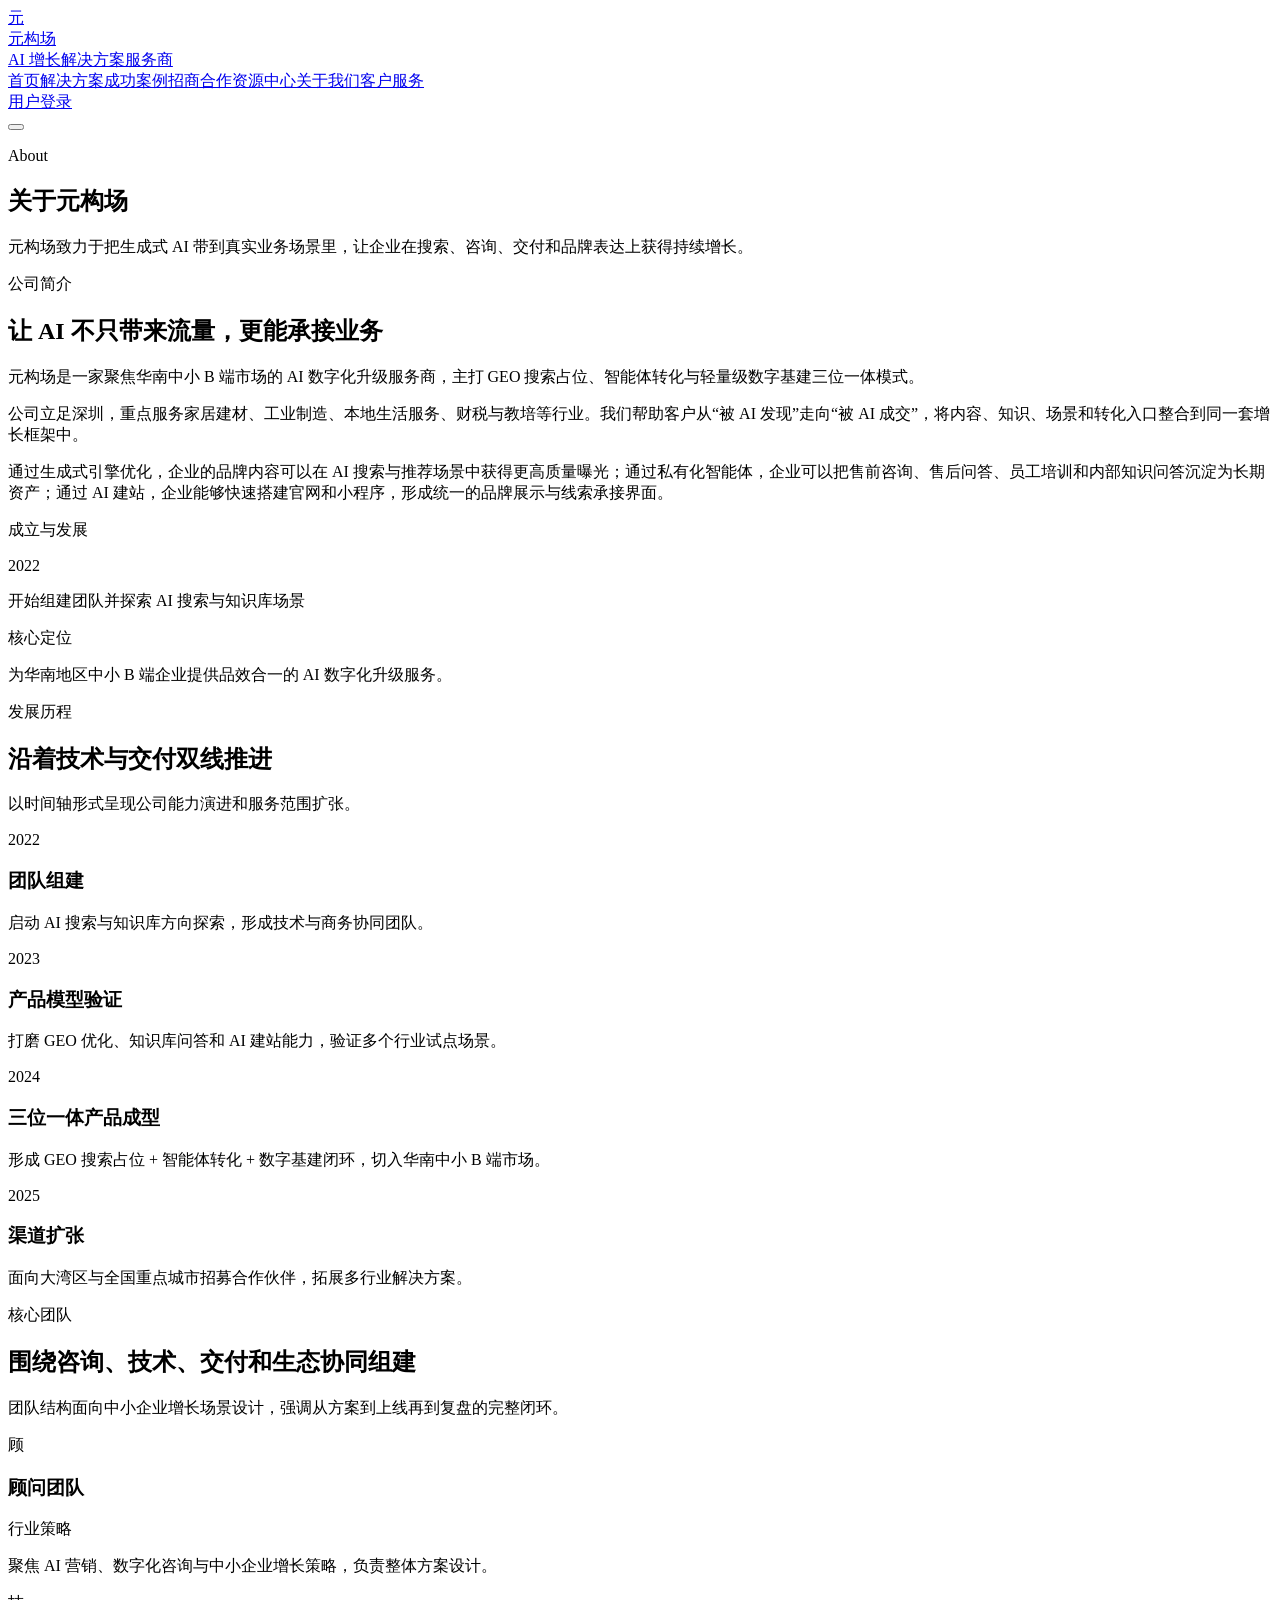
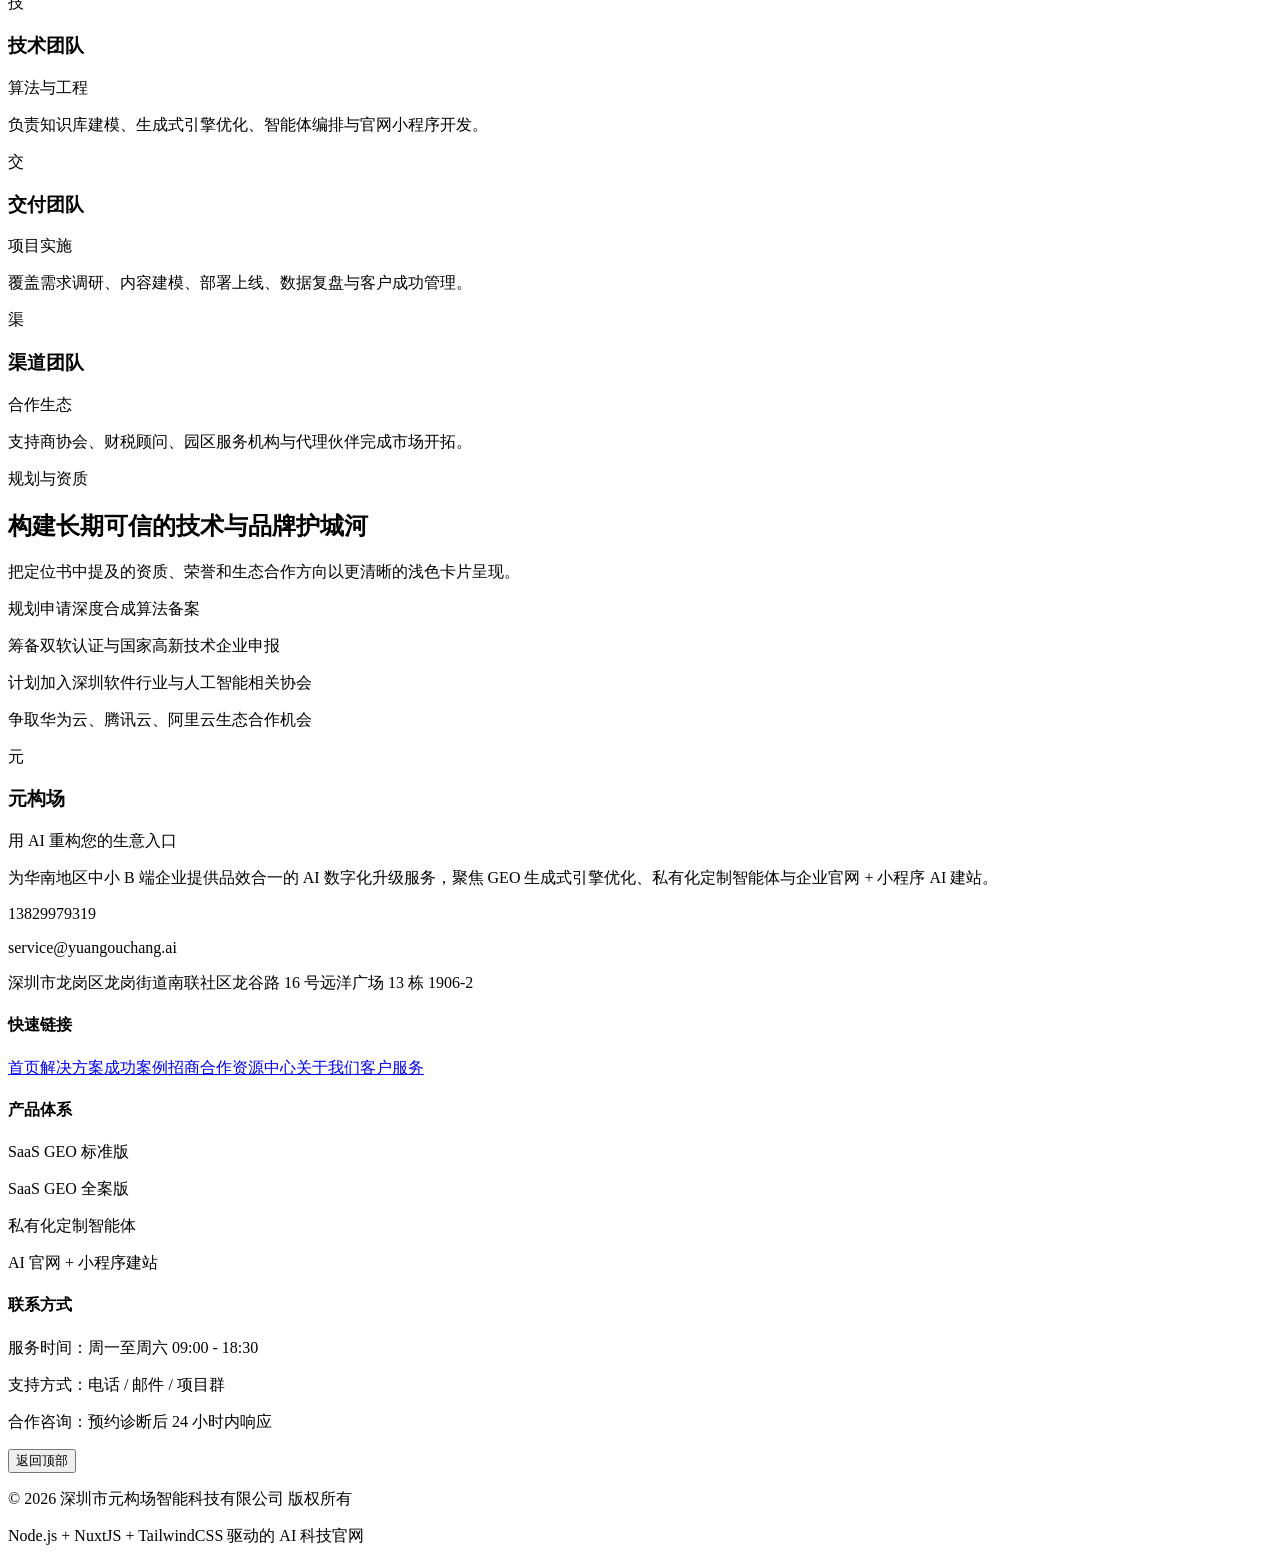
==== about/index.html @ e38671eb "Updates" ====
<!DOCTYPE html><html><head><meta charset="utf-8"><meta name="viewport" content="width=device-width, initial-scale=1"><title>关于我们 | 元构场智能科技</title><link rel="preconnect" href="https://fonts.googleapis.com"><link rel="preconnect" href="https://fonts.gstatic.com" crossorigin><link rel="stylesheet" href="https://fonts.googleapis.com/css2?family=Inter:wght@400;500;600;700;800&display=swap"><link rel="stylesheet" href="/yuangouchang2-web/_nuxt/entry.Yz34FRP7.css" crossorigin><link rel="preload" as="fetch" crossorigin="anonymous" href="/yuangouchang2-web/about/_payload.json?19580d48-c7bc-466a-815c-59fd92a6d71c"><link rel="modulepreload" as="script" crossorigin href="/yuangouchang2-web/_nuxt/B3jGc5Eu.js"><link rel="modulepreload" as="script" crossorigin href="/yuangouchang2-web/_nuxt/BafYOyKr.js"><link rel="modulepreload" as="script" crossorigin href="/yuangouchang2-web/_nuxt/KUqY1mNp.js"><link rel="modulepreload" as="script" crossorigin href="/yuangouchang2-web/_nuxt/BbCu6Sox.js"><link rel="modulepreload" as="script" crossorigin href="/yuangouchang2-web/_nuxt/UkelSovM.js"><link rel="modulepreload" as="script" crossorigin href="/yuangouchang2-web/_nuxt/oriEEnln.js"><link rel="modulepreload" as="script" crossorigin href="/yuangouchang2-web/_nuxt/BZ3_0iXC.js"><link rel="modulepreload" as="script" crossorigin href="/yuangouchang2-web/_nuxt/Bt8_TRPI.js"><script type="module" src="/yuangouchang2-web/_nuxt/B3jGc5Eu.js" crossorigin></script><link rel="prefetch" as="script" crossorigin href="/yuangouchang2-web/_nuxt/DRc_zOxX.js"><link rel="prefetch" as="script" crossorigin href="/yuangouchang2-web/_nuxt/I2kGd5if.js"><meta name="description" content="元构场专注于为中小 B 端企业提供 AI 搜索、智能体与数字基建一体化服务。"><meta name="theme-color" content="#0f172a"><script id="unhead:payload" type="application/json">{"titleTemplate":"%s | 元构场智能科技"}</script></head><body><div id="__nuxt"><!--[--><div class="nuxt-loading-indicator" style="position:fixed;top:0;right:0;left:0;pointer-events:none;width:auto;height:3px;opacity:0;background:linear-gradient(90deg, #4f46e5, #7c3aed, #06b6d4);background-size:0% auto;transform:scaleX(0%);transform-origin:left;transition:transform 0.1s, height 0.4s, opacity 0.4s;z-index:999999;"></div><div class="relative min-h-screen overflow-x-hidden bg-[#f7f9ff] text-slate-900"><div class="pointer-events-none absolute inset-0 grid-overlay opacity-40"></div><header class="fixed inset-x-0 top-0 z-50 transition-all duration-300 bg-transparent"><div class="site-container"><div class="flex h-20 items-center justify-between gap-4"><a href="/yuangouchang2-web/" class="flex items-center gap-3"><div class="flex h-11 w-11 items-center justify-center rounded-2xl bg-gradient-to-br from-indigo-500 via-violet-500 to-cyan-500 text-lg font-extrabold text-white"> 元 </div><div><div class="text-sm font-semibold text-slate-900">元构场</div><div class="text-xs text-slate-500"> AI 增长解决方案服务商 </div></div></a><nav class="hidden items-center gap-7 lg:flex"><!--[--><a href="/yuangouchang2-web/" class="text-sm text-slate-600 hover:text-indigo-600">首页</a><a href="/yuangouchang2-web/solutions" class="text-sm text-slate-600 hover:text-indigo-600">解决方案</a><a href="/yuangouchang2-web/cases" class="text-sm text-slate-600 hover:text-indigo-600">成功案例</a><a href="/yuangouchang2-web/partnership" class="text-sm text-slate-600 hover:text-indigo-600">招商合作</a><a href="/yuangouchang2-web/resources" class="text-sm text-slate-600 hover:text-indigo-600">资源中心</a><a aria-current="page" href="/yuangouchang2-web/about" class="router-link-active router-link-exact-active text-sm text-slate-600 hover:text-indigo-600 text-indigo-600">关于我们</a><a href="/yuangouchang2-web/support" class="text-sm text-slate-600 hover:text-indigo-600">客户服务</a><!--]--></nav><div class="hidden items-center gap-3 lg:flex"><a href="/yuangouchang2-web/support" class="btn-primary text-xs"> 用户登录 </a></div><button type="button" class="inline-flex h-11 w-11 items-center justify-center rounded-full border border-slate-200 bg-white/90 text-slate-700 lg:hidden" aria-label="切换导航"><span class="space-y-1.5"><span class="block h-0.5 w-5 bg-current"></span><span class="block h-0.5 w-5 bg-current"></span><span class="block h-0.5 w-5 bg-current"></span></span></button></div></div><!----></header><main class="relative pt-20"><!--[--><div><section class="hero-gradient noise-mask relative overflow-hidden"><div class="site-container section-shell relative"><div class="max-w-4xl py-10"><p class="mb-5 inline-flex rounded-full border border-sky-200 bg-white/85 px-4 py-1 text-sm text-indigo-600">About</p><h1 class="title-xl">关于元构场</h1><p class="mt-6 max-w-3xl text-lg leading-8 text-slate-600 sm:text-xl">元构场致力于把生成式 AI 带到真实业务场景里，让企业在搜索、咨询、交付和品牌表达上获得持续增长。</p></div></div></section><section class="section-shell"><div class="site-container"><div class="grid gap-8 xl:grid-cols-[1fr_0.9fr]"><div><div class="max-w-3xl"><p class="mb-4 inline-flex rounded-full border border-cyan-400/20 bg-cyan-400/10 px-4 py-1 text-sm font-medium text-cyan-300">公司简介</p><h2 class="title-lg">让 AI 不只带来流量，更能承接业务</h2><p class="text-muted mt-4">元构场是一家聚焦华南中小 B 端市场的 AI 数字化升级服务商，主打 GEO 搜索占位、智能体转化与轻量级数字基建三位一体模式。</p></div><div class="mt-8 space-y-5 text-base leading-8 text-slate-600"><p> 公司立足深圳，重点服务家居建材、工业制造、本地生活服务、财税与教培等行业。我们帮助客户从“被 AI 发现”走向“被 AI 成交”，将内容、知识、场景和转化入口整合到同一套增长框架中。 </p><p> 通过生成式引擎优化，企业的品牌内容可以在 AI 搜索与推荐场景中获得更高质量曝光；通过私有化智能体，企业可以把售前咨询、售后问答、员工培训和内部知识问答沉淀为长期资产；通过 AI 建站，企业能够快速搭建官网和小程序，形成统一的品牌展示与线索承接界面。 </p></div></div><div class="grid gap-6"><div class="glass-panel overflow-hidden p-2"><div class="hero-gradient flex min-h-[280px] items-end rounded-[1.5rem] p-8"><div><p class="text-sm text-indigo-600">成立与发展</p><p class="mt-3 text-5xl font-extrabold text-slate-900">2022</p><p class="mt-2 text-sm text-slate-600">开始组建团队并探索 AI 搜索与知识库场景</p></div></div></div><div class="glass-panel p-6"><p class="text-sm text-indigo-600">核心定位</p><p class="mt-3 text-lg font-semibold text-slate-900"> 为华南地区中小 B 端企业提供品效合一的 AI 数字化升级服务。 </p></div></div></div></div></section><section class="section-shell bg-sky-50/70"><div class="site-container"><div class="mx-auto max-w-3xl text-center"><p class="mb-4 inline-flex rounded-full border border-cyan-400/20 bg-cyan-400/10 px-4 py-1 text-sm font-medium text-cyan-300">发展历程</p><h2 class="title-lg">沿着技术与交付双线推进</h2><p class="text-muted mt-4">以时间轴形式呈现公司能力演进和服务范围扩张。</p></div><div class="mt-12 mx-auto max-w-4xl space-y-8"><!--[--><div class="grid gap-4 rounded-[1.75rem] border border-slate-200 bg-white p-6 sm:grid-cols-[120px_1fr]"><div class="text-3xl font-extrabold text-cyan-600">2022</div><div><h3 class="text-xl font-semibold text-slate-900">团队组建</h3><p class="text-muted mt-3">启动 AI 搜索与知识库方向探索，形成技术与商务协同团队。</p></div></div><div class="grid gap-4 rounded-[1.75rem] border border-slate-200 bg-white p-6 sm:grid-cols-[120px_1fr]"><div class="text-3xl font-extrabold text-cyan-600">2023</div><div><h3 class="text-xl font-semibold text-slate-900">产品模型验证</h3><p class="text-muted mt-3">打磨 GEO 优化、知识库问答和 AI 建站能力，验证多个行业试点场景。</p></div></div><div class="grid gap-4 rounded-[1.75rem] border border-slate-200 bg-white p-6 sm:grid-cols-[120px_1fr]"><div class="text-3xl font-extrabold text-cyan-600">2024</div><div><h3 class="text-xl font-semibold text-slate-900">三位一体产品成型</h3><p class="text-muted mt-3">形成 GEO 搜索占位 + 智能体转化 + 数字基建闭环，切入华南中小 B 端市场。</p></div></div><div class="grid gap-4 rounded-[1.75rem] border border-slate-200 bg-white p-6 sm:grid-cols-[120px_1fr]"><div class="text-3xl font-extrabold text-cyan-600">2025</div><div><h3 class="text-xl font-semibold text-slate-900">渠道扩张</h3><p class="text-muted mt-3">面向大湾区与全国重点城市招募合作伙伴，拓展多行业解决方案。</p></div></div><!--]--></div></div></section><section class="section-shell"><div class="site-container"><div class="mx-auto max-w-3xl text-center"><p class="mb-4 inline-flex rounded-full border border-cyan-400/20 bg-cyan-400/10 px-4 py-1 text-sm font-medium text-cyan-300">核心团队</p><h2 class="title-lg">围绕咨询、技术、交付和生态协同组建</h2><p class="text-muted mt-4">团队结构面向中小企业增长场景设计，强调从方案到上线再到复盘的完整闭环。</p></div><div class="mt-12 grid gap-6 xl:grid-cols-4"><!--[--><div class="glass-panel h-full p-6 text-center"><div class="mx-auto flex h-16 w-16 items-center justify-center rounded-full bg-gradient-to-br from-indigo-500 to-cyan-500 text-2xl font-bold text-white">顾</div><h3 class="mt-5 text-xl font-semibold text-slate-900">顾问团队</h3><p class="mt-2 text-sm text-cyan-700">行业策略</p><p class="text-muted mt-4">聚焦 AI 营销、数字化咨询与中小企业增长策略，负责整体方案设计。</p></div><div class="glass-panel h-full p-6 text-center"><div class="mx-auto flex h-16 w-16 items-center justify-center rounded-full bg-gradient-to-br from-indigo-500 to-cyan-500 text-2xl font-bold text-white">技</div><h3 class="mt-5 text-xl font-semibold text-slate-900">技术团队</h3><p class="mt-2 text-sm text-cyan-700">算法与工程</p><p class="text-muted mt-4">负责知识库建模、生成式引擎优化、智能体编排与官网小程序开发。</p></div><div class="glass-panel h-full p-6 text-center"><div class="mx-auto flex h-16 w-16 items-center justify-center rounded-full bg-gradient-to-br from-indigo-500 to-cyan-500 text-2xl font-bold text-white">交</div><h3 class="mt-5 text-xl font-semibold text-slate-900">交付团队</h3><p class="mt-2 text-sm text-cyan-700">项目实施</p><p class="text-muted mt-4">覆盖需求调研、内容建模、部署上线、数据复盘与客户成功管理。</p></div><div class="glass-panel h-full p-6 text-center"><div class="mx-auto flex h-16 w-16 items-center justify-center rounded-full bg-gradient-to-br from-indigo-500 to-cyan-500 text-2xl font-bold text-white">渠</div><h3 class="mt-5 text-xl font-semibold text-slate-900">渠道团队</h3><p class="mt-2 text-sm text-cyan-700">合作生态</p><p class="text-muted mt-4">支持商协会、财税顾问、园区服务机构与代理伙伴完成市场开拓。</p></div><!--]--></div></div></section><section class="section-shell bg-sky-50/70"><div class="site-container"><div class="max-w-3xl"><p class="mb-4 inline-flex rounded-full border border-cyan-400/20 bg-cyan-400/10 px-4 py-1 text-sm font-medium text-cyan-300">规划与资质</p><h2 class="title-lg">构建长期可信的技术与品牌护城河</h2><p class="text-muted mt-4">把定位书中提及的资质、荣誉和生态合作方向以更清晰的浅色卡片呈现。</p></div><div class="mt-10 grid gap-6 lg:grid-cols-2"><!--[--><div class="glass-panel p-6"><p class="text-base leading-8 text-slate-700">规划申请深度合成算法备案</p></div><div class="glass-panel p-6"><p class="text-base leading-8 text-slate-700">筹备双软认证与国家高新技术企业申报</p></div><div class="glass-panel p-6"><p class="text-base leading-8 text-slate-700">计划加入深圳软件行业与人工智能相关协会</p></div><div class="glass-panel p-6"><p class="text-base leading-8 text-slate-700">争取华为云、腾讯云、阿里云生态合作机会</p></div><!--]--></div></div></section></div><!--]--></main><footer class="border-t border-slate-200 bg-[#f4f7ff]"><div class="site-container py-16"><div class="grid gap-10 lg:grid-cols-[1.3fr_1fr_1fr_1fr]"><div><div class="flex items-center gap-3"><div class="flex h-12 w-12 items-center justify-center rounded-2xl bg-gradient-to-br from-indigo-500 via-violet-500 to-cyan-500 text-lg font-extrabold text-white"> 元 </div><div><h3 class="text-xl font-bold text-slate-900">元构场</h3><p class="text-sm text-slate-500">用 AI 重构您的生意入口</p></div></div><p class="mt-5 max-w-md text-sm leading-7 text-slate-600">为华南地区中小 B 端企业提供品效合一的 AI 数字化升级服务，聚焦 GEO 生成式引擎优化、私有化定制智能体与企业官网 + 小程序 AI 建站。</p><div class="mt-6 space-y-2 text-sm text-slate-600"><p>13829979319</p><p>service@yuangouchang.ai</p><p>深圳市龙岗区龙岗街道南联社区龙谷路 16 号远洋广场 13 栋 1906-2</p></div></div><div><h4 class="text-sm font-semibold uppercase tracking-[0.2em] text-slate-500"> 快速链接 </h4><div class="mt-5 space-y-3"><!--[--><a href="/yuangouchang2-web/" class="block text-sm text-slate-600 hover:text-indigo-600">首页</a><a href="/yuangouchang2-web/solutions" class="block text-sm text-slate-600 hover:text-indigo-600">解决方案</a><a href="/yuangouchang2-web/cases" class="block text-sm text-slate-600 hover:text-indigo-600">成功案例</a><a href="/yuangouchang2-web/partnership" class="block text-sm text-slate-600 hover:text-indigo-600">招商合作</a><a href="/yuangouchang2-web/resources" class="block text-sm text-slate-600 hover:text-indigo-600">资源中心</a><a aria-current="page" href="/yuangouchang2-web/about" class="router-link-active router-link-exact-active block text-sm text-slate-600 hover:text-indigo-600">关于我们</a><a href="/yuangouchang2-web/support" class="block text-sm text-slate-600 hover:text-indigo-600">客户服务</a><!--]--></div></div><div><h4 class="text-sm font-semibold uppercase tracking-[0.2em] text-slate-500"> 产品体系 </h4><div class="mt-5 space-y-3"><!--[--><p class="text-sm text-slate-600">SaaS GEO 标准版</p><p class="text-sm text-slate-600">SaaS GEO 全案版</p><p class="text-sm text-slate-600">私有化定制智能体</p><p class="text-sm text-slate-600">AI 官网 + 小程序建站</p><!--]--></div></div><div><h4 class="text-sm font-semibold uppercase tracking-[0.2em] text-slate-500"> 联系方式 </h4><div class="mt-5 space-y-3 text-sm text-slate-600"><p>服务时间：周一至周六 09:00 - 18:30</p><p>支持方式：电话 / 邮件 / 项目群</p><p>合作咨询：预约诊断后 24 小时内响应</p></div><button type="button" class="btn-secondary mt-6"> 返回顶部 </button></div></div><div class="mt-12 flex flex-col gap-4 border-t border-slate-200 pt-6 text-sm text-slate-500 lg:flex-row lg:items-center lg:justify-between"><p>© 2026 深圳市元构场智能科技有限公司 版权所有</p><p>Node.js + NuxtJS + TailwindCSS 驱动的 AI 科技官网</p></div></div></footer></div><!--]--></div><div id="teleports"></div><script>window.__NUXT__={};window.__NUXT__.config={public:{},app:{baseURL:"/yuangouchang2-web/",buildId:"19580d48-c7bc-466a-815c-59fd92a6d71c",buildAssetsDir:"/_nuxt/",cdnURL:""}}</script><script type="application/json" data-nuxt-data="nuxt-app" data-ssr="true" id="__NUXT_DATA__" data-src="/yuangouchang2-web/about/_payload.json?19580d48-c7bc-466a-815c-59fd92a6d71c">[{"state":1,"once":3,"_errors":4,"serverRendered":6,"path":7,"prerenderedAt":8},["Reactive",2],{},["Set"],["ShallowReactive",5],{},true,"\u002Fabout",1782887637642]</script></body></html>
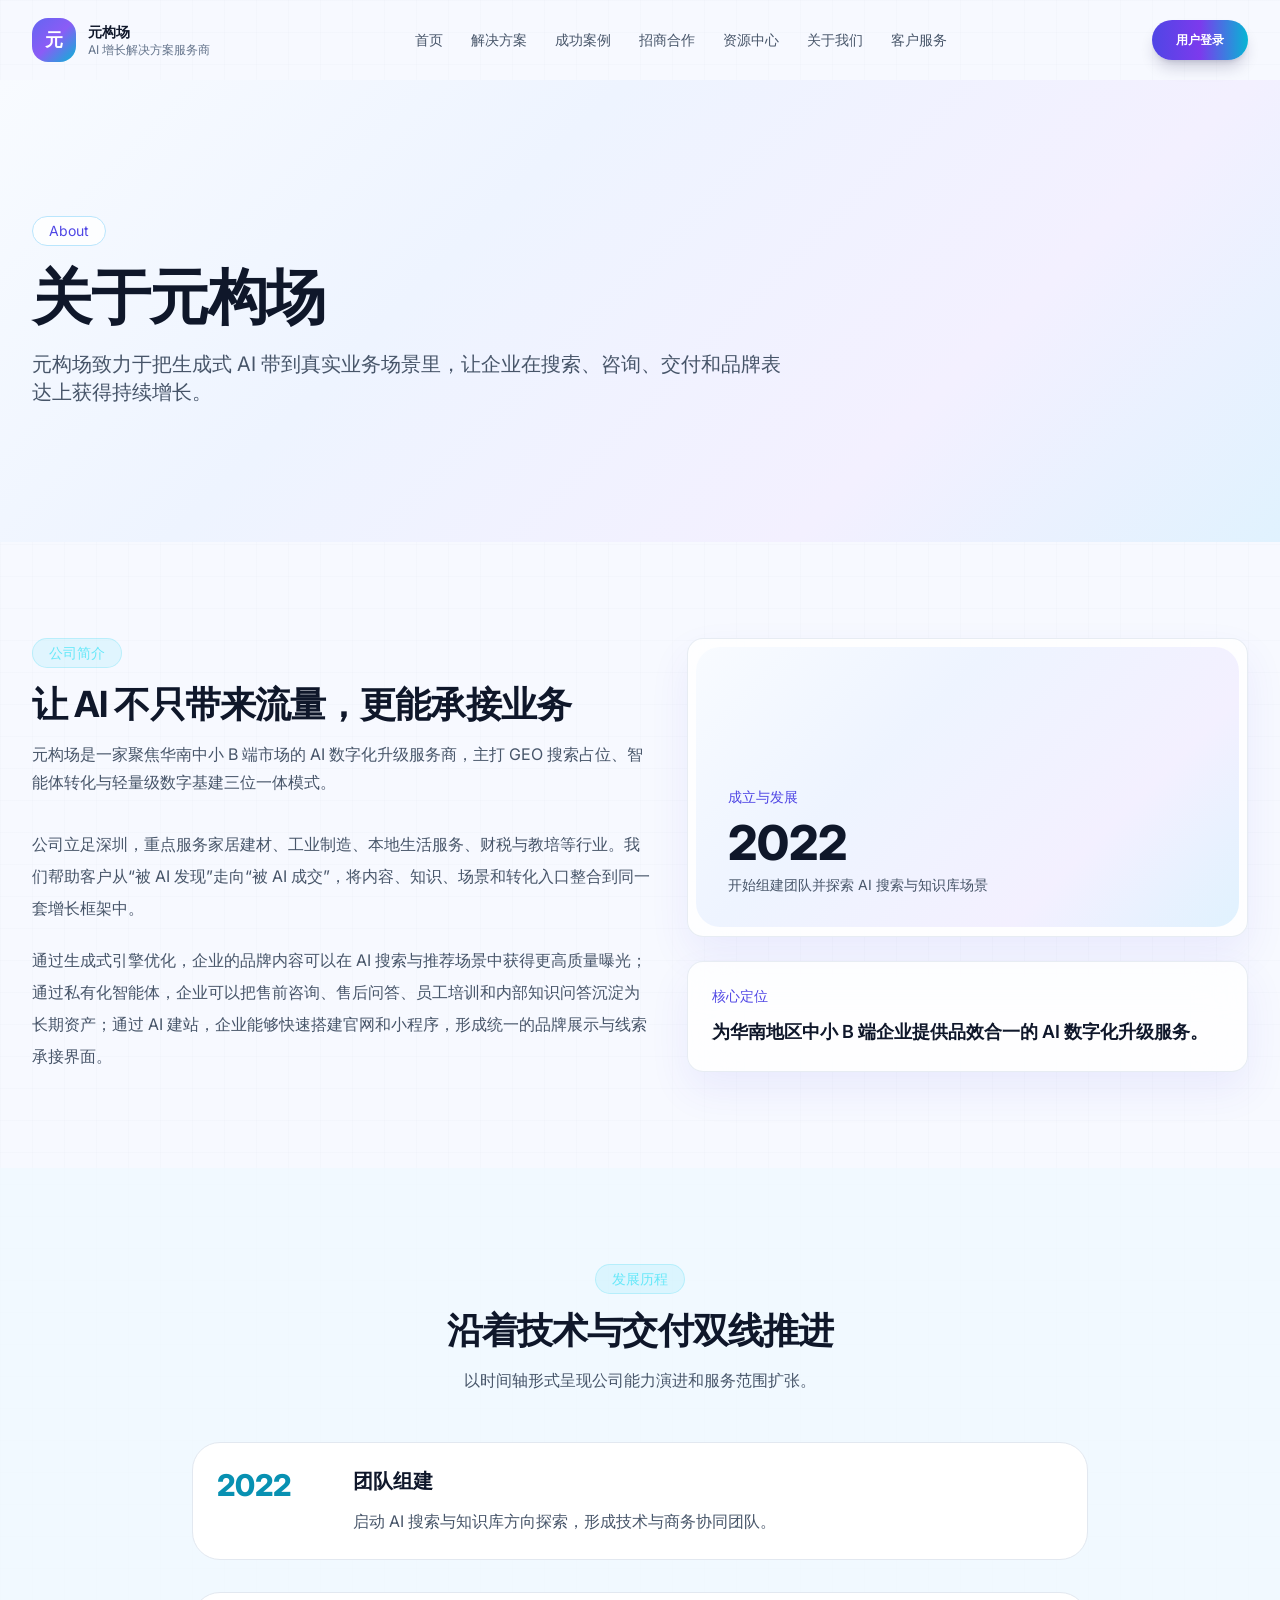
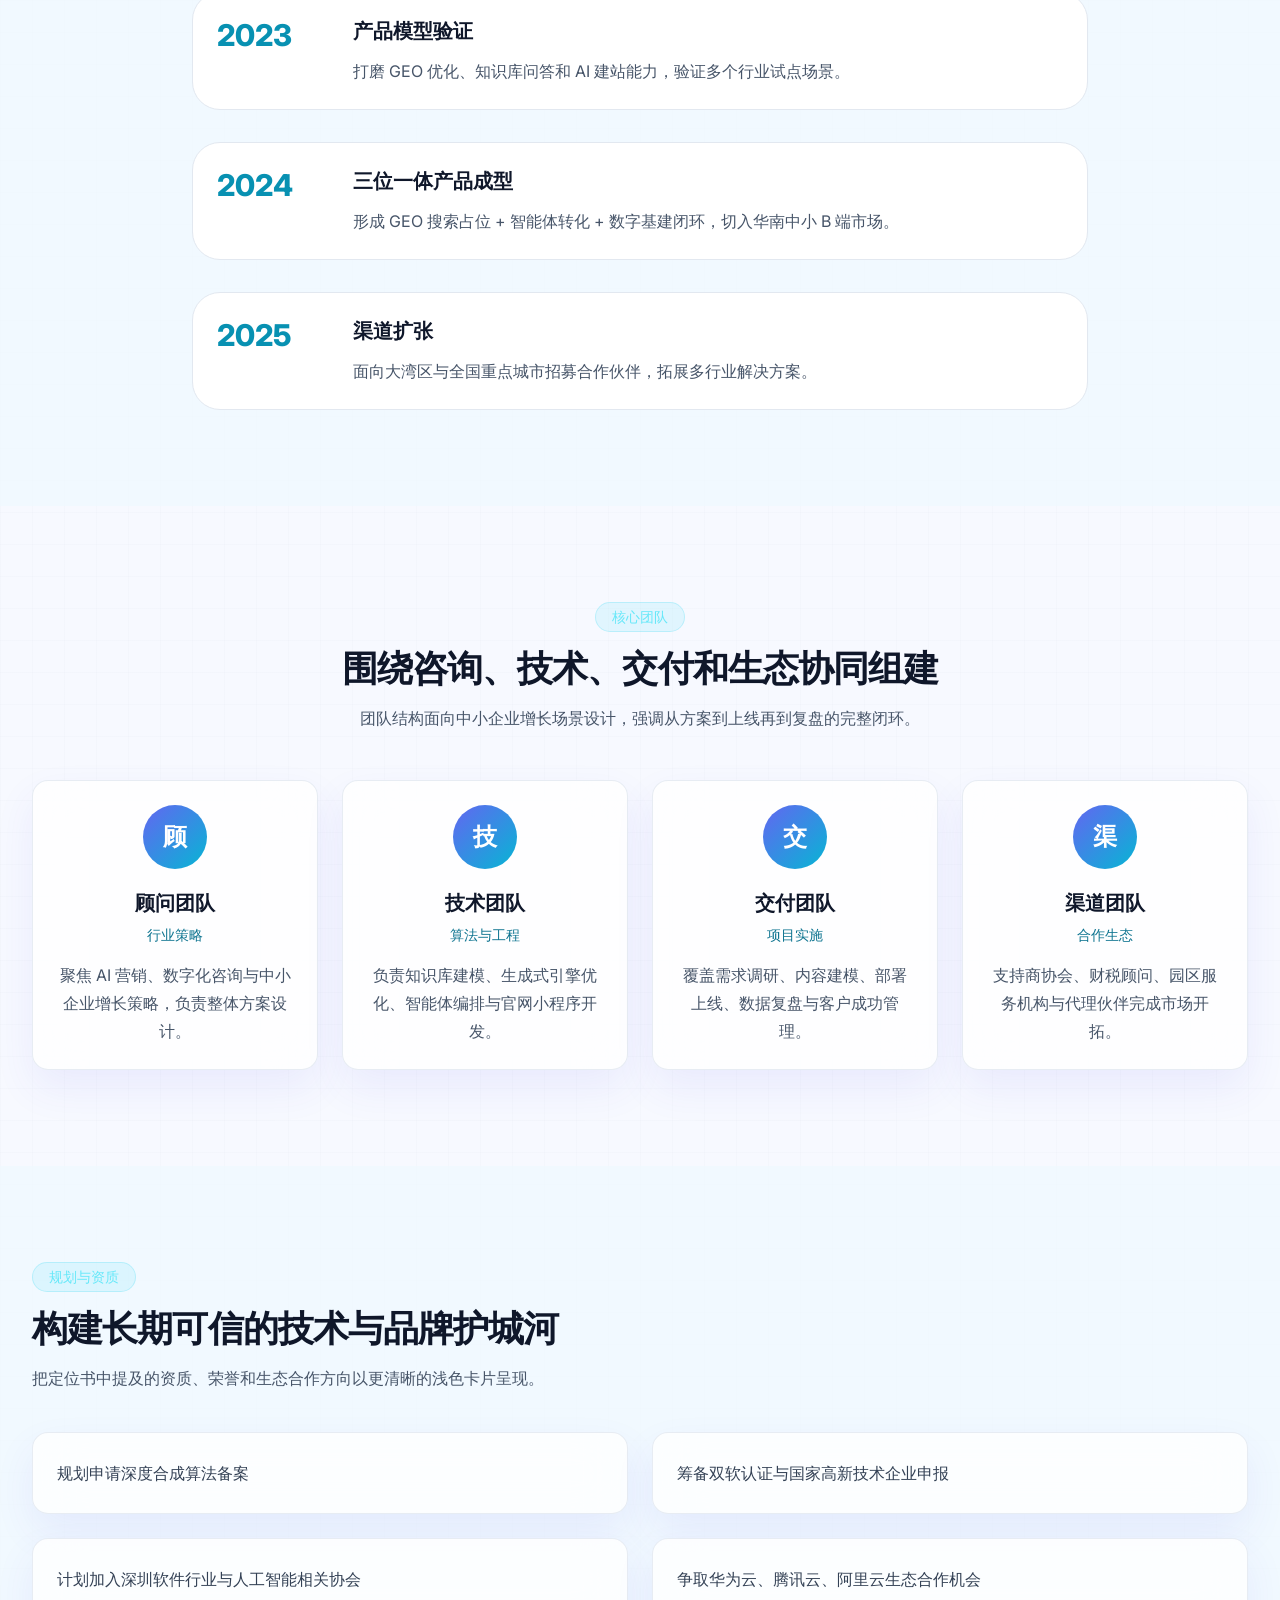
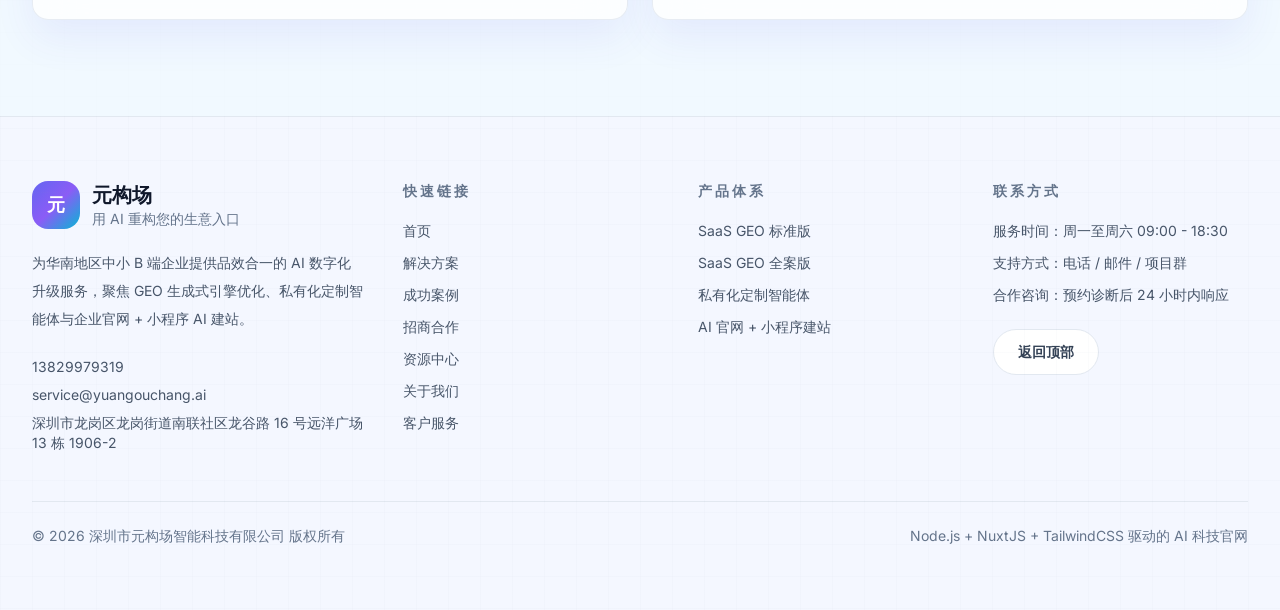
==== commit e63100ae: "Updates" ====
--- a/about/index.html
+++ b/about/index.html
@@ -1 +1 @@
-<!DOCTYPE html><html><head><meta charset="utf-8"><meta name="viewport" content="width=device-width, initial-scale=1"><title>关于我们 | 元构场智能科技</title><link rel="preconnect" href="https://fonts.googleapis.com"><link rel="preconnect" href="https://fonts.gstatic.com" crossorigin><link rel="stylesheet" href="https://fonts.googleapis.com/css2?family=Inter:wght@400;500;600;700;800&display=swap"><link rel="stylesheet" href="/yuangouchang2-web/_nuxt/entry.Yz34FRP7.css" crossorigin><link rel="preload" as="fetch" crossorigin="anonymous" href="/yuangouchang2-web/about/_payload.json?19580d48-c7bc-466a-815c-59fd92a6d71c"><link rel="modulepreload" as="script" crossorigin href="/yuangouchang2-web/_nuxt/B3jGc5Eu.js"><link rel="modulepreload" as="script" crossorigin href="/yuangouchang2-web/_nuxt/BafYOyKr.js"><link rel="modulepreload" as="script" crossorigin href="/yuangouchang2-web/_nuxt/KUqY1mNp.js"><link rel="modulepreload" as="script" crossorigin href="/yuangouchang2-web/_nuxt/BbCu6Sox.js"><link rel="modulepreload" as="script" crossorigin href="/yuangouchang2-web/_nuxt/UkelSovM.js"><link rel="modulepreload" as="script" crossorigin href="/yuangouchang2-web/_nuxt/oriEEnln.js"><link rel="modulepreload" as="script" crossorigin href="/yuangouchang2-web/_nuxt/BZ3_0iXC.js"><link rel="modulepreload" as="script" crossorigin href="/yuangouchang2-web/_nuxt/Bt8_TRPI.js"><script type="module" src="/yuangouchang2-web/_nuxt/B3jGc5Eu.js" crossorigin></script><link rel="prefetch" as="script" crossorigin href="/yuangouchang2-web/_nuxt/DRc_zOxX.js"><link rel="prefetch" as="script" crossorigin href="/yuangouchang2-web/_nuxt/I2kGd5if.js"><meta name="description" content="元构场专注于为中小 B 端企业提供 AI 搜索、智能体与数字基建一体化服务。"><meta name="theme-color" content="#0f172a"><script id="unhead:payload" type="application/json">{"titleTemplate":"%s | 元构场智能科技"}</script></head><body><div id="__nuxt"><!--[--><div class="nuxt-loading-indicator" style="position:fixed;top:0;right:0;left:0;pointer-events:none;width:auto;height:3px;opacity:0;background:linear-gradient(90deg, #4f46e5, #7c3aed, #06b6d4);background-size:0% auto;transform:scaleX(0%);transform-origin:left;transition:transform 0.1s, height 0.4s, opacity 0.4s;z-index:999999;"></div><div class="relative min-h-screen overflow-x-hidden bg-[#f7f9ff] text-slate-900"><div class="pointer-events-none absolute inset-0 grid-overlay opacity-40"></div><header class="fixed inset-x-0 top-0 z-50 transition-all duration-300 bg-transparent"><div class="site-container"><div class="flex h-20 items-center justify-between gap-4"><a href="/yuangouchang2-web/" class="flex items-center gap-3"><div class="flex h-11 w-11 items-center justify-center rounded-2xl bg-gradient-to-br from-indigo-500 via-violet-500 to-cyan-500 text-lg font-extrabold text-white"> 元 </div><div><div class="text-sm font-semibold text-slate-900">元构场</div><div class="text-xs text-slate-500"> AI 增长解决方案服务商 </div></div></a><nav class="hidden items-center gap-7 lg:flex"><!--[--><a href="/yuangouchang2-web/" class="text-sm text-slate-600 hover:text-indigo-600">首页</a><a href="/yuangouchang2-web/solutions" class="text-sm text-slate-600 hover:text-indigo-600">解决方案</a><a href="/yuangouchang2-web/cases" class="text-sm text-slate-600 hover:text-indigo-600">成功案例</a><a href="/yuangouchang2-web/partnership" class="text-sm text-slate-600 hover:text-indigo-600">招商合作</a><a href="/yuangouchang2-web/resources" class="text-sm text-slate-600 hover:text-indigo-600">资源中心</a><a aria-current="page" href="/yuangouchang2-web/about" class="router-link-active router-link-exact-active text-sm text-slate-600 hover:text-indigo-600 text-indigo-600">关于我们</a><a href="/yuangouchang2-web/support" class="text-sm text-slate-600 hover:text-indigo-600">客户服务</a><!--]--></nav><div class="hidden items-center gap-3 lg:flex"><a href="/yuangouchang2-web/support" class="btn-primary text-xs"> 用户登录 </a></div><button type="button" class="inline-flex h-11 w-11 items-center justify-center rounded-full border border-slate-200 bg-white/90 text-slate-700 lg:hidden" aria-label="切换导航"><span class="space-y-1.5"><span class="block h-0.5 w-5 bg-current"></span><span class="block h-0.5 w-5 bg-current"></span><span class="block h-0.5 w-5 bg-current"></span></span></button></div></div><!----></header><main class="relative pt-20"><!--[--><div><section class="hero-gradient noise-mask relative overflow-hidden"><div class="site-container section-shell relative"><div class="max-w-4xl py-10"><p class="mb-5 inline-flex rounded-full border border-sky-200 bg-white/85 px-4 py-1 text-sm text-indigo-600">About</p><h1 class="title-xl">关于元构场</h1><p class="mt-6 max-w-3xl text-lg leading-8 text-slate-600 sm:text-xl">元构场致力于把生成式 AI 带到真实业务场景里，让企业在搜索、咨询、交付和品牌表达上获得持续增长。</p></div></div></section><section class="section-shell"><div class="site-container"><div class="grid gap-8 xl:grid-cols-[1fr_0.9fr]"><div><div class="max-w-3xl"><p class="mb-4 inline-flex rounded-full border border-cyan-400/20 bg-cyan-400/10 px-4 py-1 text-sm font-medium text-cyan-300">公司简介</p><h2 class="title-lg">让 AI 不只带来流量，更能承接业务</h2><p class="text-muted mt-4">元构场是一家聚焦华南中小 B 端市场的 AI 数字化升级服务商，主打 GEO 搜索占位、智能体转化与轻量级数字基建三位一体模式。</p></div><div class="mt-8 space-y-5 text-base leading-8 text-slate-600"><p> 公司立足深圳，重点服务家居建材、工业制造、本地生活服务、财税与教培等行业。我们帮助客户从“被 AI 发现”走向“被 AI 成交”，将内容、知识、场景和转化入口整合到同一套增长框架中。 </p><p> 通过生成式引擎优化，企业的品牌内容可以在 AI 搜索与推荐场景中获得更高质量曝光；通过私有化智能体，企业可以把售前咨询、售后问答、员工培训和内部知识问答沉淀为长期资产；通过 AI 建站，企业能够快速搭建官网和小程序，形成统一的品牌展示与线索承接界面。 </p></div></div><div class="grid gap-6"><div class="glass-panel overflow-hidden p-2"><div class="hero-gradient flex min-h-[280px] items-end rounded-[1.5rem] p-8"><div><p class="text-sm text-indigo-600">成立与发展</p><p class="mt-3 text-5xl font-extrabold text-slate-900">2022</p><p class="mt-2 text-sm text-slate-600">开始组建团队并探索 AI 搜索与知识库场景</p></div></div></div><div class="glass-panel p-6"><p class="text-sm text-indigo-600">核心定位</p><p class="mt-3 text-lg font-semibold text-slate-900"> 为华南地区中小 B 端企业提供品效合一的 AI 数字化升级服务。 </p></div></div></div></div></section><section class="section-shell bg-sky-50/70"><div class="site-container"><div class="mx-auto max-w-3xl text-center"><p class="mb-4 inline-flex rounded-full border border-cyan-400/20 bg-cyan-400/10 px-4 py-1 text-sm font-medium text-cyan-300">发展历程</p><h2 class="title-lg">沿着技术与交付双线推进</h2><p class="text-muted mt-4">以时间轴形式呈现公司能力演进和服务范围扩张。</p></div><div class="mt-12 mx-auto max-w-4xl space-y-8"><!--[--><div class="grid gap-4 rounded-[1.75rem] border border-slate-200 bg-white p-6 sm:grid-cols-[120px_1fr]"><div class="text-3xl font-extrabold text-cyan-600">2022</div><div><h3 class="text-xl font-semibold text-slate-900">团队组建</h3><p class="text-muted mt-3">启动 AI 搜索与知识库方向探索，形成技术与商务协同团队。</p></div></div><div class="grid gap-4 rounded-[1.75rem] border border-slate-200 bg-white p-6 sm:grid-cols-[120px_1fr]"><div class="text-3xl font-extrabold text-cyan-600">2023</div><div><h3 class="text-xl font-semibold text-slate-900">产品模型验证</h3><p class="text-muted mt-3">打磨 GEO 优化、知识库问答和 AI 建站能力，验证多个行业试点场景。</p></div></div><div class="grid gap-4 rounded-[1.75rem] border border-slate-200 bg-white p-6 sm:grid-cols-[120px_1fr]"><div class="text-3xl font-extrabold text-cyan-600">2024</div><div><h3 class="text-xl font-semibold text-slate-900">三位一体产品成型</h3><p class="text-muted mt-3">形成 GEO 搜索占位 + 智能体转化 + 数字基建闭环，切入华南中小 B 端市场。</p></div></div><div class="grid gap-4 rounded-[1.75rem] border border-slate-200 bg-white p-6 sm:grid-cols-[120px_1fr]"><div class="text-3xl font-extrabold text-cyan-600">2025</div><div><h3 class="text-xl font-semibold text-slate-900">渠道扩张</h3><p class="text-muted mt-3">面向大湾区与全国重点城市招募合作伙伴，拓展多行业解决方案。</p></div></div><!--]--></div></div></section><section class="section-shell"><div class="site-container"><div class="mx-auto max-w-3xl text-center"><p class="mb-4 inline-flex rounded-full border border-cyan-400/20 bg-cyan-400/10 px-4 py-1 text-sm font-medium text-cyan-300">核心团队</p><h2 class="title-lg">围绕咨询、技术、交付和生态协同组建</h2><p class="text-muted mt-4">团队结构面向中小企业增长场景设计，强调从方案到上线再到复盘的完整闭环。</p></div><div class="mt-12 grid gap-6 xl:grid-cols-4"><!--[--><div class="glass-panel h-full p-6 text-center"><div class="mx-auto flex h-16 w-16 items-center justify-center rounded-full bg-gradient-to-br from-indigo-500 to-cyan-500 text-2xl font-bold text-white">顾</div><h3 class="mt-5 text-xl font-semibold text-slate-900">顾问团队</h3><p class="mt-2 text-sm text-cyan-700">行业策略</p><p class="text-muted mt-4">聚焦 AI 营销、数字化咨询与中小企业增长策略，负责整体方案设计。</p></div><div class="glass-panel h-full p-6 text-center"><div class="mx-auto flex h-16 w-16 items-center justify-center rounded-full bg-gradient-to-br from-indigo-500 to-cyan-500 text-2xl font-bold text-white">技</div><h3 class="mt-5 text-xl font-semibold text-slate-900">技术团队</h3><p class="mt-2 text-sm text-cyan-700">算法与工程</p><p class="text-muted mt-4">负责知识库建模、生成式引擎优化、智能体编排与官网小程序开发。</p></div><div class="glass-panel h-full p-6 text-center"><div class="mx-auto flex h-16 w-16 items-center justify-center rounded-full bg-gradient-to-br from-indigo-500 to-cyan-500 text-2xl font-bold text-white">交</div><h3 class="mt-5 text-xl font-semibold text-slate-900">交付团队</h3><p class="mt-2 text-sm text-cyan-700">项目实施</p><p class="text-muted mt-4">覆盖需求调研、内容建模、部署上线、数据复盘与客户成功管理。</p></div><div class="glass-panel h-full p-6 text-center"><div class="mx-auto flex h-16 w-16 items-center justify-center rounded-full bg-gradient-to-br from-indigo-500 to-cyan-500 text-2xl font-bold text-white">渠</div><h3 class="mt-5 text-xl font-semibold text-slate-900">渠道团队</h3><p class="mt-2 text-sm text-cyan-700">合作生态</p><p class="text-muted mt-4">支持商协会、财税顾问、园区服务机构与代理伙伴完成市场开拓。</p></div><!--]--></div></div></section><section class="section-shell bg-sky-50/70"><div class="site-container"><div class="max-w-3xl"><p class="mb-4 inline-flex rounded-full border border-cyan-400/20 bg-cyan-400/10 px-4 py-1 text-sm font-medium text-cyan-300">规划与资质</p><h2 class="title-lg">构建长期可信的技术与品牌护城河</h2><p class="text-muted mt-4">把定位书中提及的资质、荣誉和生态合作方向以更清晰的浅色卡片呈现。</p></div><div class="mt-10 grid gap-6 lg:grid-cols-2"><!--[--><div class="glass-panel p-6"><p class="text-base leading-8 text-slate-700">规划申请深度合成算法备案</p></div><div class="glass-panel p-6"><p class="text-base leading-8 text-slate-700">筹备双软认证与国家高新技术企业申报</p></div><div class="glass-panel p-6"><p class="text-base leading-8 text-slate-700">计划加入深圳软件行业与人工智能相关协会</p></div><div class="glass-panel p-6"><p class="text-base leading-8 text-slate-700">争取华为云、腾讯云、阿里云生态合作机会</p></div><!--]--></div></div></section></div><!--]--></main><footer class="border-t border-slate-200 bg-[#f4f7ff]"><div class="site-container py-16"><div class="grid gap-10 lg:grid-cols-[1.3fr_1fr_1fr_1fr]"><div><div class="flex items-center gap-3"><div class="flex h-12 w-12 items-center justify-center rounded-2xl bg-gradient-to-br from-indigo-500 via-violet-500 to-cyan-500 text-lg font-extrabold text-white"> 元 </div><div><h3 class="text-xl font-bold text-slate-900">元构场</h3><p class="text-sm text-slate-500">用 AI 重构您的生意入口</p></div></div><p class="mt-5 max-w-md text-sm leading-7 text-slate-600">为华南地区中小 B 端企业提供品效合一的 AI 数字化升级服务，聚焦 GEO 生成式引擎优化、私有化定制智能体与企业官网 + 小程序 AI 建站。</p><div class="mt-6 space-y-2 text-sm text-slate-600"><p>13829979319</p><p>service@yuangouchang.ai</p><p>深圳市龙岗区龙岗街道南联社区龙谷路 16 号远洋广场 13 栋 1906-2</p></div></div><div><h4 class="text-sm font-semibold uppercase tracking-[0.2em] text-slate-500"> 快速链接 </h4><div class="mt-5 space-y-3"><!--[--><a href="/yuangouchang2-web/" class="block text-sm text-slate-600 hover:text-indigo-600">首页</a><a href="/yuangouchang2-web/solutions" class="block text-sm text-slate-600 hover:text-indigo-600">解决方案</a><a href="/yuangouchang2-web/cases" class="block text-sm text-slate-600 hover:text-indigo-600">成功案例</a><a href="/yuangouchang2-web/partnership" class="block text-sm text-slate-600 hover:text-indigo-600">招商合作</a><a href="/yuangouchang2-web/resources" class="block text-sm text-slate-600 hover:text-indigo-600">资源中心</a><a aria-current="page" href="/yuangouchang2-web/about" class="router-link-active router-link-exact-active block text-sm text-slate-600 hover:text-indigo-600">关于我们</a><a href="/yuangouchang2-web/support" class="block text-sm text-slate-600 hover:text-indigo-600">客户服务</a><!--]--></div></div><div><h4 class="text-sm font-semibold uppercase tracking-[0.2em] text-slate-500"> 产品体系 </h4><div class="mt-5 space-y-3"><!--[--><p class="text-sm text-slate-600">SaaS GEO 标准版</p><p class="text-sm text-slate-600">SaaS GEO 全案版</p><p class="text-sm text-slate-600">私有化定制智能体</p><p class="text-sm text-slate-600">AI 官网 + 小程序建站</p><!--]--></div></div><div><h4 class="text-sm font-semibold uppercase tracking-[0.2em] text-slate-500"> 联系方式 </h4><div class="mt-5 space-y-3 text-sm text-slate-600"><p>服务时间：周一至周六 09:00 - 18:30</p><p>支持方式：电话 / 邮件 / 项目群</p><p>合作咨询：预约诊断后 24 小时内响应</p></div><button type="button" class="btn-secondary mt-6"> 返回顶部 </button></div></div><div class="mt-12 flex flex-col gap-4 border-t border-slate-200 pt-6 text-sm text-slate-500 lg:flex-row lg:items-center lg:justify-between"><p>© 2026 深圳市元构场智能科技有限公司 版权所有</p><p>Node.js + NuxtJS + TailwindCSS 驱动的 AI 科技官网</p></div></div></footer></div><!--]--></div><div id="teleports"></div><script>window.__NUXT__={};window.__NUXT__.config={public:{},app:{baseURL:"/yuangouchang2-web/",buildId:"19580d48-c7bc-466a-815c-59fd92a6d71c",buildAssetsDir:"/_nuxt/",cdnURL:""}}</script><script type="application/json" data-nuxt-data="nuxt-app" data-ssr="true" id="__NUXT_DATA__" data-src="/yuangouchang2-web/about/_payload.json?19580d48-c7bc-466a-815c-59fd92a6d71c">[{"state":1,"once":3,"_errors":4,"serverRendered":6,"path":7,"prerenderedAt":8},["Reactive",2],{},["Set"],["ShallowReactive",5],{},true,"\u002Fabout",1782887637642]</script></body></html>+<!DOCTYPE html><html><head><meta charset="utf-8"><meta name="viewport" content="width=device-width, initial-scale=1"><title>关于我们 | 元构场智能科技</title><link rel="preconnect" href="https://fonts.googleapis.com"><link rel="preconnect" href="https://fonts.gstatic.com" crossorigin><link rel="stylesheet" href="https://fonts.googleapis.com/css2?family=Inter:wght@400;500;600;700;800&display=swap"><link rel="stylesheet" href="/_nuxt/entry.Yz34FRP7.css" crossorigin><link rel="preload" as="fetch" crossorigin="anonymous" href="/about/_payload.json?abd4e509-36e8-41f1-ad02-b2e008f52acc"><link rel="modulepreload" as="script" crossorigin href="/_nuxt/B3jGc5Eu.js"><link rel="modulepreload" as="script" crossorigin href="/_nuxt/BafYOyKr.js"><link rel="modulepreload" as="script" crossorigin href="/_nuxt/KUqY1mNp.js"><link rel="modulepreload" as="script" crossorigin href="/_nuxt/BbCu6Sox.js"><link rel="modulepreload" as="script" crossorigin href="/_nuxt/UkelSovM.js"><link rel="modulepreload" as="script" crossorigin href="/_nuxt/oriEEnln.js"><link rel="modulepreload" as="script" crossorigin href="/_nuxt/BZ3_0iXC.js"><link rel="modulepreload" as="script" crossorigin href="/_nuxt/Bt8_TRPI.js"><script type="module" src="/_nuxt/B3jGc5Eu.js" crossorigin></script><link rel="prefetch" as="script" crossorigin href="/_nuxt/DRc_zOxX.js"><link rel="prefetch" as="script" crossorigin href="/_nuxt/I2kGd5if.js"><meta name="description" content="元构场专注于为中小 B 端企业提供 AI 搜索、智能体与数字基建一体化服务。"><meta name="theme-color" content="#0f172a"><script id="unhead:payload" type="application/json">{"titleTemplate":"%s | 元构场智能科技"}</script></head><body><div id="__nuxt"><!--[--><div class="nuxt-loading-indicator" style="position:fixed;top:0;right:0;left:0;pointer-events:none;width:auto;height:3px;opacity:0;background:linear-gradient(90deg, #4f46e5, #7c3aed, #06b6d4);background-size:0% auto;transform:scaleX(0%);transform-origin:left;transition:transform 0.1s, height 0.4s, opacity 0.4s;z-index:999999;"></div><div class="relative min-h-screen overflow-x-hidden bg-[#f7f9ff] text-slate-900"><div class="pointer-events-none absolute inset-0 grid-overlay opacity-40"></div><header class="fixed inset-x-0 top-0 z-50 transition-all duration-300 bg-transparent"><div class="site-container"><div class="flex h-20 items-center justify-between gap-4"><a href="/" class="flex items-center gap-3"><div class="flex h-11 w-11 items-center justify-center rounded-2xl bg-gradient-to-br from-indigo-500 via-violet-500 to-cyan-500 text-lg font-extrabold text-white"> 元 </div><div><div class="text-sm font-semibold text-slate-900">元构场</div><div class="text-xs text-slate-500"> AI 增长解决方案服务商 </div></div></a><nav class="hidden items-center gap-7 lg:flex"><!--[--><a href="/" class="text-sm text-slate-600 hover:text-indigo-600">首页</a><a href="/solutions" class="text-sm text-slate-600 hover:text-indigo-600">解决方案</a><a href="/cases" class="text-sm text-slate-600 hover:text-indigo-600">成功案例</a><a href="/partnership" class="text-sm text-slate-600 hover:text-indigo-600">招商合作</a><a href="/resources" class="text-sm text-slate-600 hover:text-indigo-600">资源中心</a><a aria-current="page" href="/about" class="router-link-active router-link-exact-active text-sm text-slate-600 hover:text-indigo-600 text-indigo-600">关于我们</a><a href="/support" class="text-sm text-slate-600 hover:text-indigo-600">客户服务</a><!--]--></nav><div class="hidden items-center gap-3 lg:flex"><a href="/support" class="btn-primary text-xs"> 用户登录 </a></div><button type="button" class="inline-flex h-11 w-11 items-center justify-center rounded-full border border-slate-200 bg-white/90 text-slate-700 lg:hidden" aria-label="切换导航"><span class="space-y-1.5"><span class="block h-0.5 w-5 bg-current"></span><span class="block h-0.5 w-5 bg-current"></span><span class="block h-0.5 w-5 bg-current"></span></span></button></div></div><!----></header><main class="relative pt-20"><!--[--><div><section class="hero-gradient noise-mask relative overflow-hidden"><div class="site-container section-shell relative"><div class="max-w-4xl py-10"><p class="mb-5 inline-flex rounded-full border border-sky-200 bg-white/85 px-4 py-1 text-sm text-indigo-600">About</p><h1 class="title-xl">关于元构场</h1><p class="mt-6 max-w-3xl text-lg leading-8 text-slate-600 sm:text-xl">元构场致力于把生成式 AI 带到真实业务场景里，让企业在搜索、咨询、交付和品牌表达上获得持续增长。</p></div></div></section><section class="section-shell"><div class="site-container"><div class="grid gap-8 xl:grid-cols-[1fr_0.9fr]"><div><div class="max-w-3xl"><p class="mb-4 inline-flex rounded-full border border-cyan-400/20 bg-cyan-400/10 px-4 py-1 text-sm font-medium text-cyan-300">公司简介</p><h2 class="title-lg">让 AI 不只带来流量，更能承接业务</h2><p class="text-muted mt-4">元构场是一家聚焦华南中小 B 端市场的 AI 数字化升级服务商，主打 GEO 搜索占位、智能体转化与轻量级数字基建三位一体模式。</p></div><div class="mt-8 space-y-5 text-base leading-8 text-slate-600"><p> 公司立足深圳，重点服务家居建材、工业制造、本地生活服务、财税与教培等行业。我们帮助客户从“被 AI 发现”走向“被 AI 成交”，将内容、知识、场景和转化入口整合到同一套增长框架中。 </p><p> 通过生成式引擎优化，企业的品牌内容可以在 AI 搜索与推荐场景中获得更高质量曝光；通过私有化智能体，企业可以把售前咨询、售后问答、员工培训和内部知识问答沉淀为长期资产；通过 AI 建站，企业能够快速搭建官网和小程序，形成统一的品牌展示与线索承接界面。 </p></div></div><div class="grid gap-6"><div class="glass-panel overflow-hidden p-2"><div class="hero-gradient flex min-h-[280px] items-end rounded-[1.5rem] p-8"><div><p class="text-sm text-indigo-600">成立与发展</p><p class="mt-3 text-5xl font-extrabold text-slate-900">2022</p><p class="mt-2 text-sm text-slate-600">开始组建团队并探索 AI 搜索与知识库场景</p></div></div></div><div class="glass-panel p-6"><p class="text-sm text-indigo-600">核心定位</p><p class="mt-3 text-lg font-semibold text-slate-900"> 为华南地区中小 B 端企业提供品效合一的 AI 数字化升级服务。 </p></div></div></div></div></section><section class="section-shell bg-sky-50/70"><div class="site-container"><div class="mx-auto max-w-3xl text-center"><p class="mb-4 inline-flex rounded-full border border-cyan-400/20 bg-cyan-400/10 px-4 py-1 text-sm font-medium text-cyan-300">发展历程</p><h2 class="title-lg">沿着技术与交付双线推进</h2><p class="text-muted mt-4">以时间轴形式呈现公司能力演进和服务范围扩张。</p></div><div class="mt-12 mx-auto max-w-4xl space-y-8"><!--[--><div class="grid gap-4 rounded-[1.75rem] border border-slate-200 bg-white p-6 sm:grid-cols-[120px_1fr]"><div class="text-3xl font-extrabold text-cyan-600">2022</div><div><h3 class="text-xl font-semibold text-slate-900">团队组建</h3><p class="text-muted mt-3">启动 AI 搜索与知识库方向探索，形成技术与商务协同团队。</p></div></div><div class="grid gap-4 rounded-[1.75rem] border border-slate-200 bg-white p-6 sm:grid-cols-[120px_1fr]"><div class="text-3xl font-extrabold text-cyan-600">2023</div><div><h3 class="text-xl font-semibold text-slate-900">产品模型验证</h3><p class="text-muted mt-3">打磨 GEO 优化、知识库问答和 AI 建站能力，验证多个行业试点场景。</p></div></div><div class="grid gap-4 rounded-[1.75rem] border border-slate-200 bg-white p-6 sm:grid-cols-[120px_1fr]"><div class="text-3xl font-extrabold text-cyan-600">2024</div><div><h3 class="text-xl font-semibold text-slate-900">三位一体产品成型</h3><p class="text-muted mt-3">形成 GEO 搜索占位 + 智能体转化 + 数字基建闭环，切入华南中小 B 端市场。</p></div></div><div class="grid gap-4 rounded-[1.75rem] border border-slate-200 bg-white p-6 sm:grid-cols-[120px_1fr]"><div class="text-3xl font-extrabold text-cyan-600">2025</div><div><h3 class="text-xl font-semibold text-slate-900">渠道扩张</h3><p class="text-muted mt-3">面向大湾区与全国重点城市招募合作伙伴，拓展多行业解决方案。</p></div></div><!--]--></div></div></section><section class="section-shell"><div class="site-container"><div class="mx-auto max-w-3xl text-center"><p class="mb-4 inline-flex rounded-full border border-cyan-400/20 bg-cyan-400/10 px-4 py-1 text-sm font-medium text-cyan-300">核心团队</p><h2 class="title-lg">围绕咨询、技术、交付和生态协同组建</h2><p class="text-muted mt-4">团队结构面向中小企业增长场景设计，强调从方案到上线再到复盘的完整闭环。</p></div><div class="mt-12 grid gap-6 xl:grid-cols-4"><!--[--><div class="glass-panel h-full p-6 text-center"><div class="mx-auto flex h-16 w-16 items-center justify-center rounded-full bg-gradient-to-br from-indigo-500 to-cyan-500 text-2xl font-bold text-white">顾</div><h3 class="mt-5 text-xl font-semibold text-slate-900">顾问团队</h3><p class="mt-2 text-sm text-cyan-700">行业策略</p><p class="text-muted mt-4">聚焦 AI 营销、数字化咨询与中小企业增长策略，负责整体方案设计。</p></div><div class="glass-panel h-full p-6 text-center"><div class="mx-auto flex h-16 w-16 items-center justify-center rounded-full bg-gradient-to-br from-indigo-500 to-cyan-500 text-2xl font-bold text-white">技</div><h3 class="mt-5 text-xl font-semibold text-slate-900">技术团队</h3><p class="mt-2 text-sm text-cyan-700">算法与工程</p><p class="text-muted mt-4">负责知识库建模、生成式引擎优化、智能体编排与官网小程序开发。</p></div><div class="glass-panel h-full p-6 text-center"><div class="mx-auto flex h-16 w-16 items-center justify-center rounded-full bg-gradient-to-br from-indigo-500 to-cyan-500 text-2xl font-bold text-white">交</div><h3 class="mt-5 text-xl font-semibold text-slate-900">交付团队</h3><p class="mt-2 text-sm text-cyan-700">项目实施</p><p class="text-muted mt-4">覆盖需求调研、内容建模、部署上线、数据复盘与客户成功管理。</p></div><div class="glass-panel h-full p-6 text-center"><div class="mx-auto flex h-16 w-16 items-center justify-center rounded-full bg-gradient-to-br from-indigo-500 to-cyan-500 text-2xl font-bold text-white">渠</div><h3 class="mt-5 text-xl font-semibold text-slate-900">渠道团队</h3><p class="mt-2 text-sm text-cyan-700">合作生态</p><p class="text-muted mt-4">支持商协会、财税顾问、园区服务机构与代理伙伴完成市场开拓。</p></div><!--]--></div></div></section><section class="section-shell bg-sky-50/70"><div class="site-container"><div class="max-w-3xl"><p class="mb-4 inline-flex rounded-full border border-cyan-400/20 bg-cyan-400/10 px-4 py-1 text-sm font-medium text-cyan-300">规划与资质</p><h2 class="title-lg">构建长期可信的技术与品牌护城河</h2><p class="text-muted mt-4">把定位书中提及的资质、荣誉和生态合作方向以更清晰的浅色卡片呈现。</p></div><div class="mt-10 grid gap-6 lg:grid-cols-2"><!--[--><div class="glass-panel p-6"><p class="text-base leading-8 text-slate-700">规划申请深度合成算法备案</p></div><div class="glass-panel p-6"><p class="text-base leading-8 text-slate-700">筹备双软认证与国家高新技术企业申报</p></div><div class="glass-panel p-6"><p class="text-base leading-8 text-slate-700">计划加入深圳软件行业与人工智能相关协会</p></div><div class="glass-panel p-6"><p class="text-base leading-8 text-slate-700">争取华为云、腾讯云、阿里云生态合作机会</p></div><!--]--></div></div></section></div><!--]--></main><footer class="border-t border-slate-200 bg-[#f4f7ff]"><div class="site-container py-16"><div class="grid gap-10 lg:grid-cols-[1.3fr_1fr_1fr_1fr]"><div><div class="flex items-center gap-3"><div class="flex h-12 w-12 items-center justify-center rounded-2xl bg-gradient-to-br from-indigo-500 via-violet-500 to-cyan-500 text-lg font-extrabold text-white"> 元 </div><div><h3 class="text-xl font-bold text-slate-900">元构场</h3><p class="text-sm text-slate-500">用 AI 重构您的生意入口</p></div></div><p class="mt-5 max-w-md text-sm leading-7 text-slate-600">为华南地区中小 B 端企业提供品效合一的 AI 数字化升级服务，聚焦 GEO 生成式引擎优化、私有化定制智能体与企业官网 + 小程序 AI 建站。</p><div class="mt-6 space-y-2 text-sm text-slate-600"><p>13829979319</p><p>service@yuangouchang.ai</p><p>深圳市龙岗区龙岗街道南联社区龙谷路 16 号远洋广场 13 栋 1906-2</p></div></div><div><h4 class="text-sm font-semibold uppercase tracking-[0.2em] text-slate-500"> 快速链接 </h4><div class="mt-5 space-y-3"><!--[--><a href="/" class="block text-sm text-slate-600 hover:text-indigo-600">首页</a><a href="/solutions" class="block text-sm text-slate-600 hover:text-indigo-600">解决方案</a><a href="/cases" class="block text-sm text-slate-600 hover:text-indigo-600">成功案例</a><a href="/partnership" class="block text-sm text-slate-600 hover:text-indigo-600">招商合作</a><a href="/resources" class="block text-sm text-slate-600 hover:text-indigo-600">资源中心</a><a aria-current="page" href="/about" class="router-link-active router-link-exact-active block text-sm text-slate-600 hover:text-indigo-600">关于我们</a><a href="/support" class="block text-sm text-slate-600 hover:text-indigo-600">客户服务</a><!--]--></div></div><div><h4 class="text-sm font-semibold uppercase tracking-[0.2em] text-slate-500"> 产品体系 </h4><div class="mt-5 space-y-3"><!--[--><p class="text-sm text-slate-600">SaaS GEO 标准版</p><p class="text-sm text-slate-600">SaaS GEO 全案版</p><p class="text-sm text-slate-600">私有化定制智能体</p><p class="text-sm text-slate-600">AI 官网 + 小程序建站</p><!--]--></div></div><div><h4 class="text-sm font-semibold uppercase tracking-[0.2em] text-slate-500"> 联系方式 </h4><div class="mt-5 space-y-3 text-sm text-slate-600"><p>服务时间：周一至周六 09:00 - 18:30</p><p>支持方式：电话 / 邮件 / 项目群</p><p>合作咨询：预约诊断后 24 小时内响应</p></div><button type="button" class="btn-secondary mt-6"> 返回顶部 </button></div></div><div class="mt-12 flex flex-col gap-4 border-t border-slate-200 pt-6 text-sm text-slate-500 lg:flex-row lg:items-center lg:justify-between"><p>© 2026 深圳市元构场智能科技有限公司 版权所有</p><p>Node.js + NuxtJS + TailwindCSS 驱动的 AI 科技官网</p></div></div></footer></div><!--]--></div><div id="teleports"></div><script>window.__NUXT__={};window.__NUXT__.config={public:{},app:{baseURL:"/",buildId:"abd4e509-36e8-41f1-ad02-b2e008f52acc",buildAssetsDir:"/_nuxt/",cdnURL:""}}</script><script type="application/json" data-nuxt-data="nuxt-app" data-ssr="true" id="__NUXT_DATA__" data-src="/about/_payload.json?abd4e509-36e8-41f1-ad02-b2e008f52acc">[{"state":1,"once":3,"_errors":4,"serverRendered":6,"path":7,"prerenderedAt":8},["Reactive",2],{},["Set"],["ShallowReactive",5],{},true,"\u002Fabout",1782891055493]</script></body></html>
--- a/_nuxt/entry.Yz34FRP7.css
+++ b/_nuxt/entry.Yz34FRP7.css
@@ -0,0 +1 @@
+*,::backdrop,:after,:before{--tw-border-spacing-x:0;--tw-border-spacing-y:0;--tw-translate-x:0;--tw-translate-y:0;--tw-rotate:0;--tw-skew-x:0;--tw-skew-y:0;--tw-scale-x:1;--tw-scale-y:1;--tw-pan-x: ;--tw-pan-y: ;--tw-pinch-zoom: ;--tw-scroll-snap-strictness:proximity;--tw-gradient-from-position: ;--tw-gradient-via-position: ;--tw-gradient-to-position: ;--tw-ordinal: ;--tw-slashed-zero: ;--tw-numeric-figure: ;--tw-numeric-spacing: ;--tw-numeric-fraction: ;--tw-ring-inset: ;--tw-ring-offset-width:0px;--tw-ring-offset-color:#fff;--tw-ring-color:#3b82f680;--tw-ring-offset-shadow:0 0 #0000;--tw-ring-shadow:0 0 #0000;--tw-shadow:0 0 #0000;--tw-shadow-colored:0 0 #0000;--tw-blur: ;--tw-brightness: ;--tw-contrast: ;--tw-grayscale: ;--tw-hue-rotate: ;--tw-invert: ;--tw-saturate: ;--tw-sepia: ;--tw-drop-shadow: ;--tw-backdrop-blur: ;--tw-backdrop-brightness: ;--tw-backdrop-contrast: ;--tw-backdrop-grayscale: ;--tw-backdrop-hue-rotate: ;--tw-backdrop-invert: ;--tw-backdrop-opacity: ;--tw-backdrop-saturate: ;--tw-backdrop-sepia: ;--tw-contain-size: ;--tw-contain-layout: ;--tw-contain-paint: ;--tw-contain-style: }:host,html{line-height:1.5;-webkit-text-size-adjust:100%;tab-size:4;font-family:ui-sans-serif,system-ui,sans-serif,Apple Color Emoji,Segoe UI Emoji,Segoe UI Symbol,Noto Color Emoji;font-feature-settings:normal;font-variation-settings:normal;-webkit-tap-highlight-color:transparent}sub,sup{font-size:75%;line-height:0;position:relative;vertical-align:initial}button,input:where([type=button]),input:where([type=reset]),input:where([type=submit]){-webkit-appearance:button;background-color:initial;background-image:none}progress{vertical-align:initial}.bg-transparent{background-color:initial}.bg-\[radial-gradient\(circle_at_top_right\,rgba\(79\,70\,229\,0\.12\)\,transparent_16\%\)\,radial-gradient\(circle_at_left\,rgba\(14\,165\,233\,0\.12\)\,transparent_22\%\)\]{background-image:radial-gradient(circle at top right,#4f46e51f,#0000 16%),radial-gradient(circle at left,#0ea5e91f,#0000 22%)}.from-indigo-500{--tw-gradient-from:#6366f1 var(--tw-gradient-from-position);--tw-gradient-to:#6366f100 var(--tw-gradient-to-position);--tw-gradient-stops:var(--tw-gradient-from),var(--tw-gradient-to)}.from-indigo-500\/10{--tw-gradient-from:#6366f11a var(--tw-gradient-from-position);--tw-gradient-to:#6366f100 var(--tw-gradient-to-position);--tw-gradient-stops:var(--tw-gradient-from),var(--tw-gradient-to)}.from-indigo-500\/20{--tw-gradient-from:#6366f133 var(--tw-gradient-from-position);--tw-gradient-to:#6366f100 var(--tw-gradient-to-position);--tw-gradient-stops:var(--tw-gradient-from),var(--tw-gradient-to)}.via-transparent{--tw-gradient-to:#0000 var(--tw-gradient-to-position);--tw-gradient-stops:var(--tw-gradient-from),#0000 var(--tw-gradient-via-position),var(--tw-gradient-to)}.via-violet-500{--tw-gradient-to:#8b5cf600 var(--tw-gradient-to-position);--tw-gradient-stops:var(--tw-gradient-from),#8b5cf6 var(--tw-gradient-via-position),var(--tw-gradient-to)}.to-cyan-400\/20{--tw-gradient-to:#22d3ee33 var(--tw-gradient-to-position)}.to-cyan-500\/10{--tw-gradient-to:#06b6d41a var(--tw-gradient-to-position)}.to-cyan-500\/20{--tw-gradient-to:#06b6d433 var(--tw-gradient-to-position)}.shadow-cyan-500\/10{--tw-shadow-color:#06b6d41a;--tw-shadow:var(--tw-shadow-colored)}.outline-none{outline:2px solid #0000;outline-offset:2px}*,:after,:before{--tw-border-spacing-x:0;--tw-border-spacing-y:0;--tw-translate-x:0;--tw-translate-y:0;--tw-rotate:0;--tw-skew-x:0;--tw-skew-y:0;--tw-scale-x:1;--tw-scale-y:1;--tw-pan-x: ;--tw-pan-y: ;--tw-pinch-zoom: ;--tw-scroll-snap-strictness:proximity;--tw-gradient-from-position: ;--tw-gradient-via-position: ;--tw-gradient-to-position: ;--tw-ordinal: ;--tw-slashed-zero: ;--tw-numeric-figure: ;--tw-numeric-spacing: ;--tw-numeric-fraction: ;--tw-ring-inset: ;--tw-ring-offset-width:0px;--tw-ring-offset-color:#fff;--tw-ring-color:rgba(59,130,246,.5);--tw-ring-offset-shadow:0 0 #0000;--tw-ring-shadow:0 0 #0000;--tw-shadow:0 0 #0000;--tw-shadow-colored:0 0 #0000;--tw-blur: ;--tw-brightness: ;--tw-contrast: ;--tw-grayscale: ;--tw-hue-rotate: ;--tw-invert: ;--tw-saturate: ;--tw-sepia: ;--tw-drop-shadow: ;--tw-backdrop-blur: ;--tw-backdrop-brightness: ;--tw-backdrop-contrast: ;--tw-backdrop-grayscale: ;--tw-backdrop-hue-rotate: ;--tw-backdrop-invert: ;--tw-backdrop-opacity: ;--tw-backdrop-saturate: ;--tw-backdrop-sepia: ;--tw-contain-size: ;--tw-contain-layout: ;--tw-contain-paint: ;--tw-contain-style: }::backdrop{--tw-border-spacing-x:0;--tw-border-spacing-y:0;--tw-translate-x:0;--tw-translate-y:0;--tw-rotate:0;--tw-skew-x:0;--tw-skew-y:0;--tw-scale-x:1;--tw-scale-y:1;--tw-pan-x: ;--tw-pan-y: ;--tw-pinch-zoom: ;--tw-scroll-snap-strictness:proximity;--tw-gradient-from-position: ;--tw-gradient-via-position: ;--tw-gradient-to-position: ;--tw-ordinal: ;--tw-slashed-zero: ;--tw-numeric-figure: ;--tw-numeric-spacing: ;--tw-numeric-fraction: ;--tw-ring-inset: ;--tw-ring-offset-width:0px;--tw-ring-offset-color:#fff;--tw-ring-color:rgba(59,130,246,.5);--tw-ring-offset-shadow:0 0 #0000;--tw-ring-shadow:0 0 #0000;--tw-shadow:0 0 #0000;--tw-shadow-colored:0 0 #0000;--tw-blur: ;--tw-brightness: ;--tw-contrast: ;--tw-grayscale: ;--tw-hue-rotate: ;--tw-invert: ;--tw-saturate: ;--tw-sepia: ;--tw-drop-shadow: ;--tw-backdrop-blur: ;--tw-backdrop-brightness: ;--tw-backdrop-contrast: ;--tw-backdrop-grayscale: ;--tw-backdrop-hue-rotate: ;--tw-backdrop-invert: ;--tw-backdrop-opacity: ;--tw-backdrop-saturate: ;--tw-backdrop-sepia: ;--tw-contain-size: ;--tw-contain-layout: ;--tw-contain-paint: ;--tw-contain-style: }*,:after,:before{box-sizing:border-box;border:0 solid #e5e7eb}:after,:before{--tw-content:""}:host,html{line-height:1.5;-webkit-text-size-adjust:100%;-moz-tab-size:4;-o-tab-size:4;tab-size:4;font-family:ui-sans-serif,system-ui,sans-serif,Apple Color Emoji,Segoe UI Emoji,Segoe UI Symbol,Noto Color Emoji;font-feature-settings:normal;font-variation-settings:normal;-webkit-tap-highlight-color:transparent}body{margin:0;line-height:inherit}hr{height:0;color:inherit;border-top-width:1px}abbr:where([title]){-webkit-text-decoration:underline dotted;text-decoration:underline dotted}h1,h2,h3,h4,h5,h6{font-size:inherit;font-weight:inherit}a{color:inherit;text-decoration:inherit}b,strong{font-weight:bolder}code,kbd,pre,samp{font-family:ui-monospace,SFMono-Regular,Menlo,Monaco,Consolas,Liberation Mono,Courier New,monospace;font-feature-settings:normal;font-variation-settings:normal;font-size:1em}small{font-size:80%}sub,sup{font-size:75%;line-height:0;position:relative;vertical-align:baseline}sub{bottom:-.25em}sup{top:-.5em}table{text-indent:0;border-color:inherit;border-collapse:collapse}button,input,optgroup,select,textarea{font-family:inherit;font-feature-settings:inherit;font-variation-settings:inherit;font-size:100%;font-weight:inherit;line-height:inherit;letter-spacing:inherit;color:inherit;margin:0;padding:0}button,select{text-transform:none}button,input:where([type=button]),input:where([type=reset]),input:where([type=submit]){-webkit-appearance:button;background-color:transparent;background-image:none}:-moz-focusring{outline:auto}:-moz-ui-invalid{box-shadow:none}progress{vertical-align:baseline}::-webkit-inner-spin-button,::-webkit-outer-spin-button{height:auto}[type=search]{-webkit-appearance:textfield;outline-offset:-2px}::-webkit-search-decoration{-webkit-appearance:none}::-webkit-file-upload-button{-webkit-appearance:button;font:inherit}summary{display:list-item}blockquote,dd,dl,figure,h1,h2,h3,h4,h5,h6,hr,p,pre{margin:0}fieldset{margin:0}fieldset,legend{padding:0}menu,ol,ul{list-style:none;margin:0;padding:0}dialog{padding:0}textarea{resize:vertical}input::-moz-placeholder,textarea::-moz-placeholder{opacity:1;color:#9ca3af}input::placeholder,textarea::placeholder{opacity:1;color:#9ca3af}[role=button],button{cursor:pointer}:disabled{cursor:default}audio,canvas,embed,iframe,img,object,svg,video{display:block;vertical-align:middle}img,video{max-width:100%;height:auto}[hidden]:where(:not([hidden=until-found])){display:none}*{border-color:#e2e8f01a}body{-webkit-font-smoothing:antialiased;-moz-osx-font-smoothing:grayscale}a{transition-property:color,background-color,border-color,text-decoration-color,fill,stroke;transition-timing-function:cubic-bezier(.4,0,.2,1);transition-duration:.3s}.site-container{margin-left:auto;margin-right:auto;width:100%;max-width:80rem;padding-left:1rem;padding-right:1rem}@media(min-width:640px){.site-container{padding-left:1.5rem;padding-right:1.5rem}}@media(min-width:1024px){.site-container{padding-left:2rem;padding-right:2rem}}.section-shell{padding-top:4rem;padding-bottom:4rem}@media(min-width:640px){.section-shell{padding-top:5rem;padding-bottom:5rem}}@media(min-width:1024px){.section-shell{padding-top:6rem;padding-bottom:6rem}}.glass-panel{border-radius:1rem;border-width:1px;border-color:#e2e8f0cc;background-color:#fffc;--tw-backdrop-blur:blur(24px);-webkit-backdrop-filter:var(--tw-backdrop-blur) var(--tw-backdrop-brightness) var(--tw-backdrop-contrast) var(--tw-backdrop-grayscale) var(--tw-backdrop-hue-rotate) var(--tw-backdrop-invert) var(--tw-backdrop-opacity) var(--tw-backdrop-saturate) var(--tw-backdrop-sepia);backdrop-filter:var(--tw-backdrop-blur) var(--tw-backdrop-brightness) var(--tw-backdrop-contrast) var(--tw-backdrop-grayscale) var(--tw-backdrop-hue-rotate) var(--tw-backdrop-invert) var(--tw-backdrop-opacity) var(--tw-backdrop-saturate) var(--tw-backdrop-sepia);box-shadow:var(--shadow-glow)}.hero-gradient{background:var(--gradient-hero)}.btn-primary{display:inline-flex;align-items:center;justify-content:center;border-radius:9999px;background-image:linear-gradient(to right,var(--tw-gradient-stops));--tw-gradient-from:#4f46e5 var(--tw-gradient-from-position);--tw-gradient-to:rgba(79,70,229,0) var(--tw-gradient-to-position);--tw-gradient-stops:var(--tw-gradient-from),var(--tw-gradient-to);--tw-gradient-to:rgba(124,58,237,0) var(--tw-gradient-to-position);--tw-gradient-stops:var(--tw-gradient-from),#7c3aed var(--tw-gradient-via-position),var(--tw-gradient-to);--tw-gradient-to:#06b6d4 var(--tw-gradient-to-position);padding:.75rem 1.5rem;font-size:.875rem;line-height:1.25rem;font-weight:600;--tw-text-opacity:1;color:rgb(255 255 255/var(--tw-text-opacity,1));--tw-shadow:0 10px 15px -3px rgba(0,0,0,.1),0 4px 6px -4px rgba(0,0,0,.1);--tw-shadow-colored:0 10px 15px -3px var(--tw-shadow-color),0 4px 6px -4px var(--tw-shadow-color);box-shadow:var(--tw-ring-offset-shadow,0 0 #0000),var(--tw-ring-shadow,0 0 #0000),var(--tw-shadow);--tw-shadow-color:rgba(30,27,75,.2);--tw-shadow:var(--tw-shadow-colored);transition-property:color,background-color,border-color,text-decoration-color,fill,stroke,opacity,box-shadow,transform,filter,backdrop-filter;transition-timing-function:cubic-bezier(.4,0,.2,1);transition-duration:.3s}.btn-primary:hover{--tw-translate-y:-.125rem;transform:translate(var(--tw-translate-x),var(--tw-translate-y)) rotate(var(--tw-rotate)) skew(var(--tw-skew-x)) skewY(var(--tw-skew-y)) scaleX(var(--tw-scale-x)) scaleY(var(--tw-scale-y));--tw-shadow-color:rgba(6,182,212,.2);--tw-shadow:var(--tw-shadow-colored)}.btn-secondary{display:inline-flex;align-items:center;justify-content:center;border-radius:9999px;border-width:1px;--tw-border-opacity:1;border-color:rgb(226 232 240/var(--tw-border-opacity,1));--tw-bg-opacity:1;background-color:rgb(255 255 255/var(--tw-bg-opacity,1));padding:.75rem 1.5rem;font-size:.875rem;line-height:1.25rem;font-weight:600;--tw-text-opacity:1;color:rgb(51 65 85/var(--tw-text-opacity,1));transition-property:color,background-color,border-color,text-decoration-color,fill,stroke,opacity,box-shadow,transform,filter,backdrop-filter;transition-timing-function:cubic-bezier(.4,0,.2,1);transition-duration:.3s}.btn-secondary:hover{--tw-border-opacity:1;border-color:rgb(199 210 254/var(--tw-border-opacity,1));--tw-bg-opacity:1;background-color:rgb(238 242 255/var(--tw-bg-opacity,1));--tw-text-opacity:1;color:rgb(67 56 202/var(--tw-text-opacity,1))}.title-xl{font-size:2.25rem;line-height:2.5rem;font-weight:800;letter-spacing:-.025em;--tw-text-opacity:1;color:rgb(15 23 42/var(--tw-text-opacity,1))}@media(min-width:640px){.title-xl{font-size:3rem;line-height:1}}@media(min-width:1024px){.title-xl{font-size:3.75rem;line-height:1}}.title-lg{font-size:1.875rem;line-height:2.25rem;font-weight:700;letter-spacing:-.025em;--tw-text-opacity:1;color:rgb(15 23 42/var(--tw-text-opacity,1))}@media(min-width:640px){.title-lg{font-size:2.25rem;line-height:2.5rem}}.title-md{font-size:1.25rem;line-height:1.75rem;font-weight:600;--tw-text-opacity:1;color:rgb(15 23 42/var(--tw-text-opacity,1))}@media(min-width:640px){.title-md{font-size:1.5rem;line-height:2rem}}.text-muted{font-size:1rem;line-height:1.75rem;--tw-text-opacity:1;color:rgb(71 85 105/var(--tw-text-opacity,1))}.grid-overlay{background-image:linear-gradient(rgba(148,163,184,.08) 1px,transparent 0),linear-gradient(90deg,rgba(148,163,184,.08) 1px,transparent 0);background-size:32px 32px}.pointer-events-none{pointer-events:none}.fixed{position:fixed}.absolute{position:absolute}.relative{position:relative}.sticky{position:sticky}.inset-0{inset:0}.inset-x-0{left:0;right:0}.top-0{top:0}.top-28{top:7rem}.z-50{z-index:50}.mx-auto{margin-left:auto;margin-right:auto}.mb-4{margin-bottom:1rem}.mb-5{margin-bottom:1.25rem}.mt-1{margin-top:.25rem}.mt-1\.5{margin-top:.375rem}.mt-10{margin-top:2.5rem}.mt-12{margin-top:3rem}.mt-16{margin-top:4rem}.mt-2{margin-top:.5rem}.mt-3{margin-top:.75rem}.mt-4{margin-top:1rem}.mt-5{margin-top:1.25rem}.mt-6{margin-top:1.5rem}.mt-8{margin-top:2rem}.block{display:block}.flex{display:flex}.inline-flex{display:inline-flex}.grid{display:grid}.hidden{display:none}.h-0\.5{height:.125rem}.h-11{height:2.75rem}.h-12{height:3rem}.h-14{height:3.5rem}.h-16{height:4rem}.h-2{height:.5rem}.h-2\.5{height:.625rem}.h-20{height:5rem}.h-7{height:1.75rem}.h-full{height:100%}.min-h-\[280px\]{min-height:280px}.min-h-\[84px\]{min-height:84px}.min-h-\[calc\(100vh-5rem\)\]{min-height:calc(100vh - 5rem)}.min-h-screen{min-height:100vh}.w-11{width:2.75rem}.w-12{width:3rem}.w-14{width:3.5rem}.w-16{width:4rem}.w-2{width:.5rem}.w-2\.5{width:.625rem}.w-5{width:1.25rem}.w-7{width:1.75rem}.w-8{width:2rem}.w-full{width:100%}.min-w-full{min-width:100%}.max-w-2xl{max-width:42rem}.max-w-3xl{max-width:48rem}.max-w-4xl{max-width:56rem}.max-w-md{max-width:28rem}.max-w-xl{max-width:36rem}.transform{transform:translate(var(--tw-translate-x),var(--tw-translate-y)) rotate(var(--tw-rotate)) skew(var(--tw-skew-x)) skewY(var(--tw-skew-y)) scaleX(var(--tw-scale-x)) scaleY(var(--tw-scale-y))}.flex-col{flex-direction:column}.flex-wrap{flex-wrap:wrap}.items-start{align-items:flex-start}.items-end{align-items:flex-end}.items-center{align-items:center}.justify-center{justify-content:center}.justify-between{justify-content:space-between}.gap-10{gap:2.5rem}.gap-12{gap:3rem}.gap-2{gap:.5rem}.gap-3{gap:.75rem}.gap-4{gap:1rem}.gap-6{gap:1.5rem}.gap-7{gap:1.75rem}.gap-8{gap:2rem}.space-y-1\.5>:not([hidden])~:not([hidden]){--tw-space-y-reverse:0;margin-top:calc(.375rem*(1 - var(--tw-space-y-reverse)));margin-bottom:calc(.375rem*var(--tw-space-y-reverse))}.space-y-2>:not([hidden])~:not([hidden]){--tw-space-y-reverse:0;margin-top:calc(.5rem*(1 - var(--tw-space-y-reverse)));margin-bottom:calc(.5rem*var(--tw-space-y-reverse))}.space-y-3>:not([hidden])~:not([hidden]){--tw-space-y-reverse:0;margin-top:calc(.75rem*(1 - var(--tw-space-y-reverse)));margin-bottom:calc(.75rem*var(--tw-space-y-reverse))}.space-y-4>:not([hidden])~:not([hidden]){--tw-space-y-reverse:0;margin-top:calc(1rem*(1 - var(--tw-space-y-reverse)));margin-bottom:calc(1rem*var(--tw-space-y-reverse))}.space-y-5>:not([hidden])~:not([hidden]){--tw-space-y-reverse:0;margin-top:calc(1.25rem*(1 - var(--tw-space-y-reverse)));margin-bottom:calc(1.25rem*var(--tw-space-y-reverse))}.space-y-6>:not([hidden])~:not([hidden]){--tw-space-y-reverse:0;margin-top:calc(1.5rem*(1 - var(--tw-space-y-reverse)));margin-bottom:calc(1.5rem*var(--tw-space-y-reverse))}.space-y-8>:not([hidden])~:not([hidden]){--tw-space-y-reverse:0;margin-top:calc(2rem*(1 - var(--tw-space-y-reverse)));margin-bottom:calc(2rem*var(--tw-space-y-reverse))}.overflow-hidden{overflow:hidden}.overflow-x-hidden{overflow-x:hidden}.rounded-2xl{border-radius:1rem}.rounded-\[1\.5rem\]{border-radius:1.5rem}.rounded-\[1\.75rem\]{border-radius:1.75rem}.rounded-\[2rem\]{border-radius:2rem}.rounded-full{border-radius:9999px}.border{border-width:1px}.border-b{border-bottom-width:1px}.border-t{border-top-width:1px}.border-cyan-200{--tw-border-opacity:1;border-color:rgb(165 243 252/var(--tw-border-opacity,1))}.border-cyan-400\/20{border-color:#22d3ee33}.border-cyan-400\/40{border-color:#22d3ee66}.border-emerald-400\/20{border-color:#34d39933}.border-sky-200{--tw-border-opacity:1;border-color:rgb(186 230 253/var(--tw-border-opacity,1))}.border-slate-200{--tw-border-opacity:1;border-color:rgb(226 232 240/var(--tw-border-opacity,1))}.border-slate-200\/80{border-color:#e2e8f0cc}.bg-\[\#f4f7ff\]{--tw-bg-opacity:1;background-color:rgb(244 247 255/var(--tw-bg-opacity,1))}.bg-\[\#f7f9ff\]{--tw-bg-opacity:1;background-color:rgb(247 249 255/var(--tw-bg-opacity,1))}.bg-current{background-color:currentColor}.bg-cyan-400{--tw-bg-opacity:1;background-color:rgb(34 211 238/var(--tw-bg-opacity,1))}.bg-cyan-400\/10{background-color:#22d3ee1a}.bg-cyan-50{--tw-bg-opacity:1;background-color:rgb(236 254 255/var(--tw-bg-opacity,1))}.bg-emerald-400\/10{background-color:#34d3991a}.bg-sky-50\/70{background-color:#f0f9ffb3}.bg-slate-300{--tw-bg-opacity:1;background-color:rgb(203 213 225/var(--tw-bg-opacity,1))}.bg-transparent{background-color:transparent}.bg-white{--tw-bg-opacity:1;background-color:rgb(255 255 255/var(--tw-bg-opacity,1))}.bg-white\/75{background-color:#ffffffbf}.bg-white\/80{background-color:#fffc}.bg-white\/85{background-color:#ffffffd9}.bg-white\/90{background-color:#ffffffe6}.bg-white\/95{background-color:#fffffff2}.bg-\[radial-gradient\(circle_at_top_right\,rgba\(79\,70\,229\,0\.12\)\,transparent_16\%\)\,radial-gradient\(circle_at_left\,rgba\(14\,165\,233\,0\.12\)\,transparent_22\%\)\]{background-image:radial-gradient(circle at top right,rgba(79,70,229,.12),transparent 16%),radial-gradient(circle at left,rgba(14,165,233,.12),transparent 22%)}.bg-gradient-to-br{background-image:linear-gradient(to bottom right,var(--tw-gradient-stops))}.from-indigo-500{--tw-gradient-from:#6366f1 var(--tw-gradient-from-position);--tw-gradient-to:rgba(99,102,241,0) var(--tw-gradient-to-position);--tw-gradient-stops:var(--tw-gradient-from),var(--tw-gradient-to)}.from-indigo-500\/10{--tw-gradient-from:rgba(99,102,241,.1) var(--tw-gradient-from-position);--tw-gradient-to:rgba(99,102,241,0) var(--tw-gradient-to-position);--tw-gradient-stops:var(--tw-gradient-from),var(--tw-gradient-to)}.from-indigo-500\/20{--tw-gradient-from:rgba(99,102,241,.2) var(--tw-gradient-from-position);--tw-gradient-to:rgba(99,102,241,0) var(--tw-gradient-to-position);--tw-gradient-stops:var(--tw-gradient-from),var(--tw-gradient-to)}.via-transparent{--tw-gradient-to:transparent var(--tw-gradient-to-position);--tw-gradient-stops:var(--tw-gradient-from),transparent var(--tw-gradient-via-position),var(--tw-gradient-to)}.via-violet-500{--tw-gradient-to:rgba(139,92,246,0) var(--tw-gradient-to-position);--tw-gradient-stops:var(--tw-gradient-from),#8b5cf6 var(--tw-gradient-via-position),var(--tw-gradient-to)}.to-cyan-400\/20{--tw-gradient-to:rgba(34,211,238,.2) var(--tw-gradient-to-position)}.to-cyan-500{--tw-gradient-to:#06b6d4 var(--tw-gradient-to-position)}.to-cyan-500\/10{--tw-gradient-to:rgba(6,182,212,.1) var(--tw-gradient-to-position)}.to-cyan-500\/20{--tw-gradient-to:rgba(6,182,212,.2) var(--tw-gradient-to-position)}.stroke-cyan-300{stroke:#67e8f9}.p-0{padding:0}.p-2{padding:.5rem}.p-4{padding:1rem}.p-5{padding:1.25rem}.p-6{padding:1.5rem}.p-7{padding:1.75rem}.p-8{padding:2rem}.px-3{padding-left:.75rem;padding-right:.75rem}.px-4{padding-left:1rem;padding-right:1rem}.px-5{padding-left:1.25rem;padding-right:1.25rem}.py-1{padding-top:.25rem;padding-bottom:.25rem}.py-10{padding-top:2.5rem;padding-bottom:2.5rem}.py-16{padding-top:4rem;padding-bottom:4rem}.py-2{padding-top:.5rem;padding-bottom:.5rem}.py-3{padding-top:.75rem;padding-bottom:.75rem}.py-4{padding-top:1rem;padding-bottom:1rem}.py-8{padding-top:2rem;padding-bottom:2rem}.pt-20{padding-top:5rem}.pt-5{padding-top:1.25rem}.pt-6{padding-top:1.5rem}.text-left{text-align:left}.text-center{text-align:center}.text-2xl{font-size:1.5rem;line-height:2rem}.text-3xl{font-size:1.875rem;line-height:2.25rem}.text-5xl{font-size:3rem;line-height:1}.text-base{font-size:1rem;line-height:1.5rem}.text-lg{font-size:1.125rem;line-height:1.75rem}.text-sm{font-size:.875rem;line-height:1.25rem}.text-xl{font-size:1.25rem;line-height:1.75rem}.text-xs{font-size:.75rem;line-height:1rem}.font-bold{font-weight:700}.font-extrabold{font-weight:800}.font-medium{font-weight:500}.font-semibold{font-weight:600}.uppercase{text-transform:uppercase}.leading-7{line-height:1.75rem}.leading-8{line-height:2rem}.tracking-\[0\.25em\]{letter-spacing:.25em}.tracking-\[0\.2em\]{letter-spacing:.2em}.text-cyan-300{--tw-text-opacity:1;color:rgb(103 232 249/var(--tw-text-opacity,1))}.text-cyan-600{--tw-text-opacity:1;color:rgb(8 145 178/var(--tw-text-opacity,1))}.text-cyan-700{--tw-text-opacity:1;color:rgb(14 116 144/var(--tw-text-opacity,1))}.text-emerald-300{--tw-text-opacity:1;color:rgb(110 231 183/var(--tw-text-opacity,1))}.text-emerald-600{--tw-text-opacity:1;color:rgb(5 150 105/var(--tw-text-opacity,1))}.text-indigo-600{--tw-text-opacity:1;color:rgb(79 70 229/var(--tw-text-opacity,1))}.text-slate-500{--tw-text-opacity:1;color:rgb(100 116 139/var(--tw-text-opacity,1))}.text-slate-600{--tw-text-opacity:1;color:rgb(71 85 105/var(--tw-text-opacity,1))}.text-slate-700{--tw-text-opacity:1;color:rgb(51 65 85/var(--tw-text-opacity,1))}.text-slate-900{--tw-text-opacity:1;color:rgb(15 23 42/var(--tw-text-opacity,1))}.text-white{--tw-text-opacity:1;color:rgb(255 255 255/var(--tw-text-opacity,1))}.opacity-40{opacity:.4}.shadow-cyan-500\/10{--tw-shadow-color:rgba(6,182,212,.1);--tw-shadow:var(--tw-shadow-colored)}.outline-none{outline:2px solid transparent;outline-offset:2px}.filter{filter:var(--tw-blur) var(--tw-brightness) var(--tw-contrast) var(--tw-grayscale) var(--tw-hue-rotate) var(--tw-invert) var(--tw-saturate) var(--tw-sepia) var(--tw-drop-shadow)}.backdrop-blur-xl{--tw-backdrop-blur:blur(24px);-webkit-backdrop-filter:var(--tw-backdrop-blur) var(--tw-backdrop-brightness) var(--tw-backdrop-contrast) var(--tw-backdrop-grayscale) var(--tw-backdrop-hue-rotate) var(--tw-backdrop-invert) var(--tw-backdrop-opacity) var(--tw-backdrop-saturate) var(--tw-backdrop-sepia);backdrop-filter:var(--tw-backdrop-blur) var(--tw-backdrop-brightness) var(--tw-backdrop-contrast) var(--tw-backdrop-grayscale) var(--tw-backdrop-hue-rotate) var(--tw-backdrop-invert) var(--tw-backdrop-opacity) var(--tw-backdrop-saturate) var(--tw-backdrop-sepia)}.transition{transition-property:color,background-color,border-color,text-decoration-color,fill,stroke,opacity,box-shadow,transform,filter,backdrop-filter;transition-timing-function:cubic-bezier(.4,0,.2,1);transition-duration:.15s}.transition-all{transition-property:all;transition-timing-function:cubic-bezier(.4,0,.2,1);transition-duration:.15s}.transition-transform{transition-property:transform;transition-timing-function:cubic-bezier(.4,0,.2,1);transition-duration:.15s}.duration-300{transition-duration:.3s}.duration-500{transition-duration:.5s}.ease-out{transition-timing-function:cubic-bezier(0,0,.2,1)}:root{--color-primary:#4f46e5;--color-primary-light:#818cf8;--color-secondary:#7c3aed;--color-accent:#06b6d4;--color-success:#10b981;--color-warning:#f59e0b;--color-dark:#1e293b;--color-dark-bg:#eff6ff;--color-gray:#64748b;--color-light:#fff;--gradient-hero:linear-gradient(135deg,#f8fbff,#eef4ff 36%,#f3f0ff 72%,#e0f2fe);--gradient-card:linear-gradient(180deg,hsla(0,0%,100%,.95),rgba(239,246,255,.92));--shadow-glow:0 18px 40px rgba(79,70,229,.08)}html{scroll-behavior:smooth}#__nuxt,body{min-height:100vh}body{font-family:Inter,PingFang SC,Microsoft YaHei,sans-serif;background:radial-gradient(circle at top,rgba(99,102,241,.12),transparent 32%),radial-gradient(circle at right,rgba(6,182,212,.1),transparent 24%),linear-gradient(180deg,#f8fbff,#f4f7ff 55%,#eef6ff);color:#0f172a}.layout-enter-active,.layout-leave-active,.page-enter-active,.page-leave-active{transition:opacity .35s ease,transform .35s ease}.layout-enter-from,.layout-leave-to,.page-enter-from,.page-leave-to{opacity:0;transform:translateY(10px)}.noise-mask:before{content:"";position:absolute;inset:0;background-image:radial-gradient(rgba(79,70,229,.08) .7px,transparent 0);background-size:14px 14px;opacity:.25;pointer-events:none}.text-gradient{background:linear-gradient(90deg,#4f46e5,#7c3aed,#0ea5e9);-webkit-background-clip:text;background-clip:text;color:transparent}::-webkit-scrollbar{width:10px}::-webkit-scrollbar-thumb{background:linear-gradient(180deg,#4f46e5d9,#06b6d4d9);border-radius:999px}::-webkit-scrollbar-track{background:#e2e8f0e6}.placeholder\:text-slate-400::-moz-placeholder{--tw-text-opacity:1;color:rgb(148 163 184/var(--tw-text-opacity,1))}.placeholder\:text-slate-400::placeholder{--tw-text-opacity:1;color:rgb(148 163 184/var(--tw-text-opacity,1))}.hover\:-translate-y-1:hover{--tw-translate-y:-.25rem;transform:translate(var(--tw-translate-x),var(--tw-translate-y)) rotate(var(--tw-rotate)) skew(var(--tw-skew-x)) skewY(var(--tw-skew-y)) scaleX(var(--tw-scale-x)) scaleY(var(--tw-scale-y))}.hover\:bg-slate-50:hover{--tw-bg-opacity:1;background-color:rgb(248 250 252/var(--tw-bg-opacity,1))}.hover\:text-indigo-600:hover{--tw-text-opacity:1;color:rgb(79 70 229/var(--tw-text-opacity,1))}.focus\:border-cyan-400\/60:focus{border-color:#22d3ee99}@media(min-width:640px){.sm\:grid-cols-2{grid-template-columns:repeat(2,minmax(0,1fr))}.sm\:grid-cols-3{grid-template-columns:repeat(3,minmax(0,1fr))}.sm\:grid-cols-\[120px_1fr\]{grid-template-columns:120px 1fr}.sm\:p-10{padding:2.5rem}.sm\:p-12{padding:3rem}.sm\:text-4xl{font-size:2.25rem;line-height:2.5rem}.sm\:text-xl{font-size:1.25rem;line-height:1.75rem}}@media(min-width:768px){.md\:grid-cols-2{grid-template-columns:repeat(2,minmax(0,1fr))}.md\:grid-cols-5{grid-template-columns:repeat(5,minmax(0,1fr))}}@media(min-width:1024px){.lg\:flex{display:flex}.lg\:hidden{display:none}.lg\:grid-cols-2{grid-template-columns:repeat(2,minmax(0,1fr))}.lg\:grid-cols-3{grid-template-columns:repeat(3,minmax(0,1fr))}.lg\:grid-cols-4{grid-template-columns:repeat(4,minmax(0,1fr))}.lg\:grid-cols-\[0\.28fr_0\.72fr\]{grid-template-columns:.28fr .72fr}.lg\:grid-cols-\[1\.08fr_0\.92fr\]{grid-template-columns:1.08fr .92fr}.lg\:grid-cols-\[1\.3fr_1fr_1fr_1fr\]{grid-template-columns:1.3fr 1fr 1fr 1fr}.lg\:grid-cols-\[1fr_1fr\]{grid-template-columns:1fr 1fr}.lg\:flex-row{flex-direction:row}.lg\:items-center{align-items:center}.lg\:justify-between{justify-content:space-between}.lg\:p-8{padding:2rem}}@media(min-width:1280px){.xl\:grid-cols-3{grid-template-columns:repeat(3,minmax(0,1fr))}.xl\:grid-cols-4{grid-template-columns:repeat(4,minmax(0,1fr))}.xl\:grid-cols-\[0\.95fr_1\.05fr\]{grid-template-columns:.95fr 1.05fr}.xl\:grid-cols-\[1\.1fr_0\.9fr\]{grid-template-columns:1.1fr .9fr}.xl\:grid-cols-\[1fr_0\.9fr\]{grid-template-columns:1fr .9fr}}
